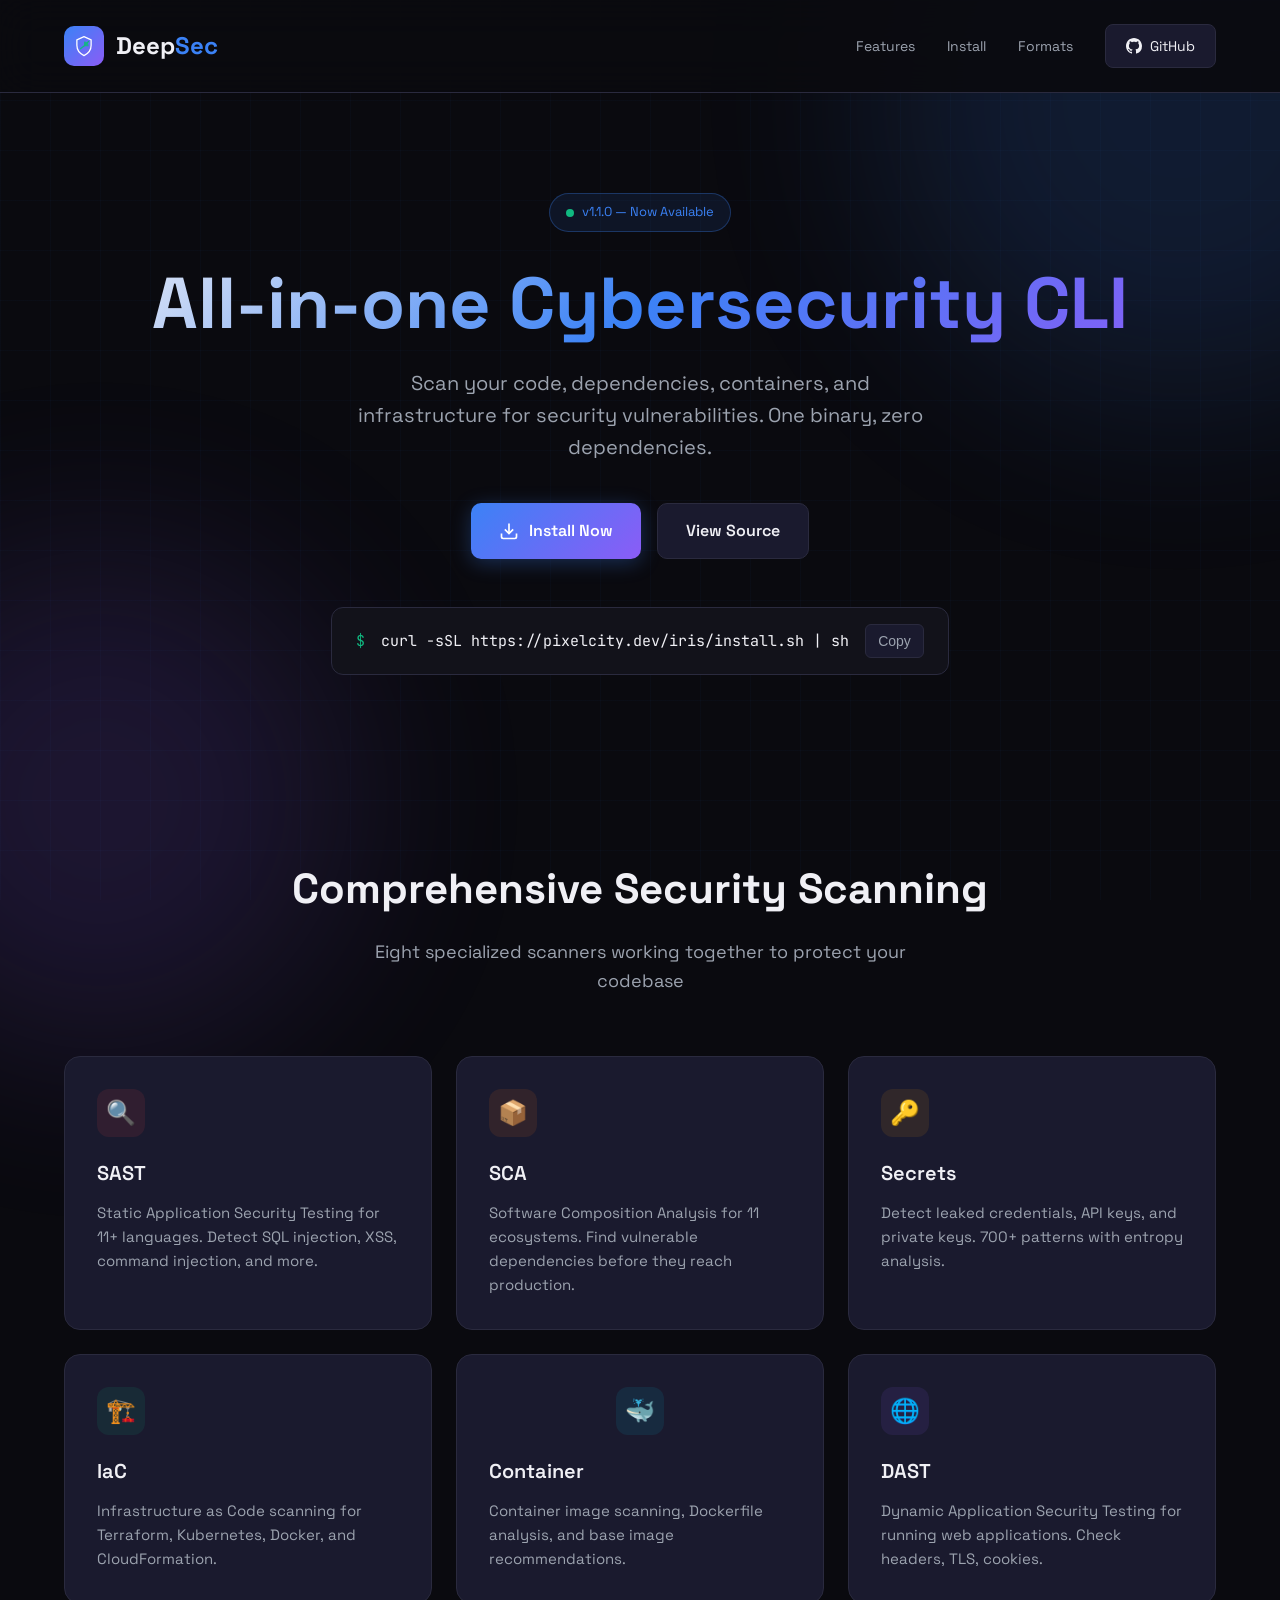
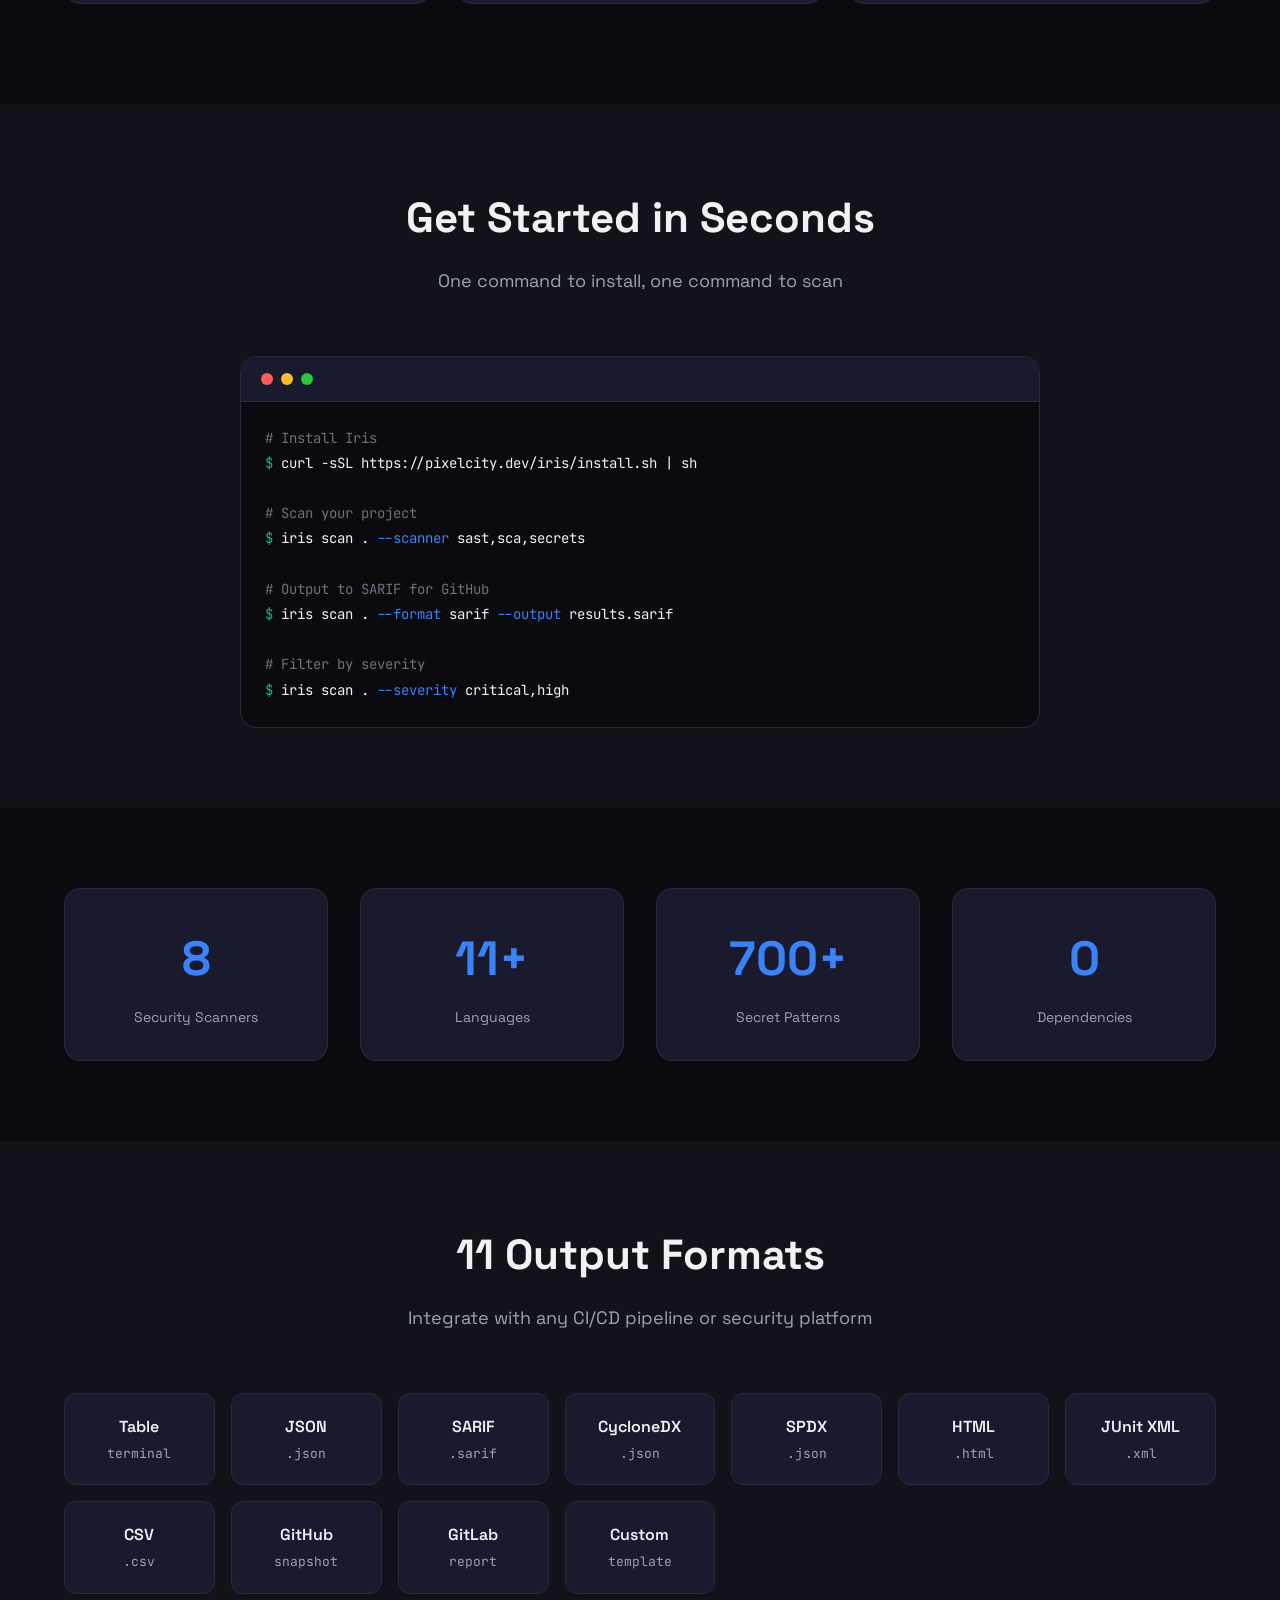
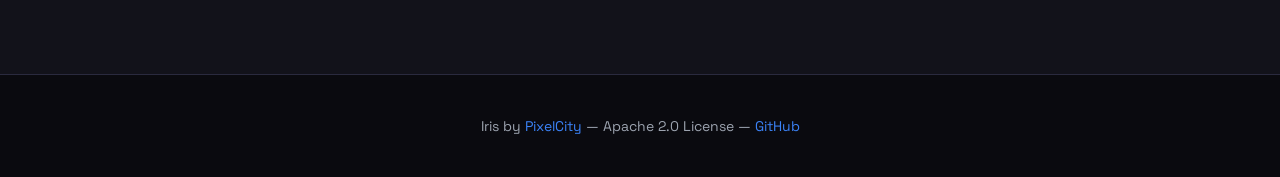
==== landing/index.html @ 165d2598 "feat: webscan login gate + dashboard scan history - iris webscan now requires 'iris cloud login' and" ====
<!DOCTYPE html>
<html lang="en">
<head>
    <meta charset="UTF-8">
    <meta name="viewport" content="width=device-width, initial-scale=1.0">
    <title>Iris — All-in-one Cybersecurity CLI Tool</title>
    <link rel="icon" type="image/svg+xml" href="data:image/svg+xml,%3Csvg xmlns='http://www.w3.org/2000/svg' viewBox='0 0 64 64'%3E%3Cdefs%3E%3ClinearGradient id='g' x1='0' y1='0' x2='1' y2='1'%3E%3Cstop offset='0' stop-color='%233b82f6'/%3E%3Cstop offset='1' stop-color='%238b5cf6'/%3E%3C/linearGradient%3E%3C/defs%3E%3Crect width='64' height='64' rx='14' fill='%230a0a0f'/%3E%3Cpath d='M32 7 13 15.5v14.7c0 11.4 8 22.3 19 27.3 11-5 19-15.9 19-27.3V15.5L32 7z' fill='none' stroke='url(%23g)' stroke-width='3.4' stroke-linejoin='round'/%3E%3Cpath d='M32 20a12.5 12.5 0 0 1 12.5 12.5H32V20z' fill='%2310b981' opacity='.85'/%3E%3Cpath d='M22.5 39.5 32 32l12-12' fill='none' stroke='%2310b981' stroke-width='3.2' stroke-linecap='round' stroke-linejoin='round'/%3E%3C/svg%3E">
    <link href="https://fonts.googleapis.com/css2?family=JetBrains+Mono:wght@400;500;700&family=Space+Grotesk:wght@400;500;600;700&display=swap" rel="stylesheet">
    <style>
        :root {
            --bg-primary: #0a0a0f;
            --bg-secondary: #12121a;
            --bg-card: #1a1a2e;
            --accent: #3b82f6;
            --accent-glow: rgba(59, 130, 246, 0.3);
            --green: #10b981;
            --red: #ef4444;
            --yellow: #f59e0b;
            --orange: #f97316;
            --cyan: #06b6d4;
            --purple: #8b5cf6;
            --text-primary: #f0f0f5;
            --text-secondary: #9ca3af;
            --border: #2a2a3e;
        }

        * {
            margin: 0;
            padding: 0;
            box-sizing: border-box;
        }

        body {
            font-family: 'Space Grotesk', sans-serif;
            background: var(--bg-primary);
            color: var(--text-primary);
            line-height: 1.6;
            overflow-x: hidden;
        }

        .mono {
            font-family: 'JetBrains Mono', monospace;
        }

        /* Background Effects */
        .bg-grid {
            position: fixed;
            top: 0;
            left: 0;
            width: 100%;
            height: 100%;
            background-image:
                linear-gradient(rgba(59, 130, 246, 0.03) 1px, transparent 1px),
                linear-gradient(90deg, rgba(59, 130, 246, 0.03) 1px, transparent 1px);
            background-size: 50px 50px;
            pointer-events: none;
            z-index: 0;
        }

        .glow-orb {
            position: fixed;
            border-radius: 50%;
            filter: blur(100px);
            opacity: 0.15;
            pointer-events: none;
            z-index: 0;
        }

        .glow-orb.blue {
            width: 600px;
            height: 600px;
            background: var(--accent);
            top: -200px;
            right: -200px;
        }

        .glow-orb.purple {
            width: 500px;
            height: 500px;
            background: var(--purple);
            bottom: -150px;
            left: -150px;
        }

        /* Container */
        .container {
            max-width: 1200px;
            margin: 0 auto;
            padding: 0 24px;
            position: relative;
            z-index: 1;
        }

        /* Header */
        header {
            padding: 24px 0;
            border-bottom: 1px solid var(--border);
            position: sticky;
            top: 0;
            background: rgba(10, 10, 15, 0.9);
            backdrop-filter: blur(20px);
            z-index: 100;
        }

        .header-content {
            display: flex;
            justify-content: space-between;
            align-items: center;
        }

        .logo {
            display: flex;
            align-items: center;
            gap: 12px;
            text-decoration: none;
            color: var(--text-primary);
        }

        .logo-icon {
            width: 40px;
            height: 40px;
            background: linear-gradient(135deg, var(--accent), var(--purple));
            border-radius: 10px;
            display: flex;
            align-items: center;
            justify-content: center;
            font-size: 20px;
        }

        .logo-text {
            font-size: 24px;
            font-weight: 700;
        }

        .logo-text span {
            color: var(--accent);
        }

        nav {
            display: flex;
            gap: 32px;
            align-items: center;
        }

        nav a {
            color: var(--text-secondary);
            text-decoration: none;
            font-size: 14px;
            transition: color 0.2s;
        }

        nav a:hover {
            color: var(--text-primary);
        }

        .github-btn {
            display: flex;
            align-items: center;
            gap: 8px;
            padding: 10px 20px;
            background: var(--bg-card);
            border: 1px solid var(--border);
            border-radius: 8px;
            color: var(--text-primary);
            text-decoration: none;
            font-size: 14px;
            transition: all 0.2s;
        }

        .github-btn:hover {
            border-color: var(--accent);
            background: rgba(59, 130, 246, 0.1);
        }

        /* Hero */
        .hero {
            padding: 100px 0 80px;
            text-align: center;
        }

        .hero-badge {
            display: inline-flex;
            align-items: center;
            gap: 8px;
            padding: 8px 16px;
            background: rgba(59, 130, 246, 0.1);
            border: 1px solid rgba(59, 130, 246, 0.3);
            border-radius: 100px;
            font-size: 13px;
            color: var(--accent);
            margin-bottom: 32px;
        }

        .hero-badge .dot {
            width: 8px;
            height: 8px;
            background: var(--green);
            border-radius: 50%;
            animation: pulse 2s infinite;
        }

        @keyframes pulse {
            0%, 100% { opacity: 1; }
            50% { opacity: 0.5; }
        }

        .hero h1 {
            font-size: 72px;
            font-weight: 700;
            line-height: 1.1;
            margin-bottom: 24px;
            background: linear-gradient(135deg, var(--text-primary) 0%, var(--accent) 50%, var(--purple) 100%);
            -webkit-background-clip: text;
            -webkit-text-fill-color: transparent;
            background-clip: text;
        }

        .hero p {
            font-size: 20px;
            color: var(--text-secondary);
            max-width: 600px;
            margin: 0 auto 40px;
        }

        .hero-actions {
            display: flex;
            gap: 16px;
            justify-content: center;
            flex-wrap: wrap;
        }

        .btn {
            padding: 14px 28px;
            border-radius: 10px;
            font-size: 16px;
            font-weight: 600;
            text-decoration: none;
            display: inline-flex;
            align-items: center;
            gap: 10px;
            transition: all 0.2s;
            cursor: pointer;
            border: none;
        }

        .btn-primary {
            background: linear-gradient(135deg, var(--accent), var(--purple));
            color: white;
            box-shadow: 0 4px 20px var(--accent-glow);
        }

        .btn-primary:hover {
            transform: translateY(-2px);
            box-shadow: 0 8px 30px var(--accent-glow);
        }

        .btn-secondary {
            background: var(--bg-card);
            color: var(--text-primary);
            border: 1px solid var(--border);
        }

        .btn-secondary:hover {
            border-color: var(--accent);
            background: rgba(59, 130, 246, 0.1);
        }

        /* Install Command */
        .install-section {
            margin-top: 48px;
        }

        .install-box {
            display: inline-flex;
            align-items: center;
            gap: 16px;
            padding: 16px 24px;
            background: var(--bg-secondary);
            border: 1px solid var(--border);
            border-radius: 12px;
            font-family: 'JetBrains Mono', monospace;
            font-size: 15px;
        }

        .install-box .prompt {
            color: var(--green);
        }

        .install-box .command {
            color: var(--text-primary);
            user-select: all;
        }

        .copy-btn {
            padding: 8px 12px;
            background: var(--bg-card);
            border: 1px solid var(--border);
            border-radius: 6px;
            color: var(--text-secondary);
            cursor: pointer;
            font-size: 14px;
            transition: all 0.2s;
        }

        .copy-btn:hover {
            color: var(--accent);
            border-color: var(--accent);
        }

        /* Features */
        .features {
            padding: 100px 0;
        }

        .section-header {
            text-align: center;
            margin-bottom: 60px;
        }

        .section-header h2 {
            font-size: 42px;
            font-weight: 700;
            margin-bottom: 16px;
        }

        .section-header p {
            color: var(--text-secondary);
            font-size: 18px;
            max-width: 600px;
            margin: 0 auto;
        }

        .features-grid {
            display: grid;
            grid-template-columns: repeat(auto-fit, minmax(320px, 1fr));
            gap: 24px;
        }

        .feature-card {
            padding: 32px;
            background: var(--bg-card);
            border: 1px solid var(--border);
            border-radius: 16px;
            transition: all 0.3s;
        }

        .feature-card:hover {
            border-color: var(--accent);
            transform: translateY(-4px);
            box-shadow: 0 20px 40px rgba(0, 0, 0, 0.3);
        }

        .feature-icon {
            width: 48px;
            height: 48px;
            border-radius: 12px;
            display: flex;
            align-items: center;
            justify-content: center;
            font-size: 24px;
            margin-bottom: 20px;
        }

        .feature-icon.sast { background: rgba(239, 68, 68, 0.1); }
        .feature-icon.sca { background: rgba(249, 115, 22, 0.1); }
        .feature-icon.secrets { background: rgba(245, 158, 11, 0.1); }
        .feature-icon.iac { background: rgba(16, 185, 129, 0.1); }
        .feature-icon.container { background: rgba(6, 182, 212, 0.1); }
        .feature-icon.dast { background: rgba(139, 92, 246, 0.1); }

        .feature-card h3 {
            font-size: 20px;
            font-weight: 600;
            margin-bottom: 12px;
        }

        .feature-card p {
            color: var(--text-secondary);
            font-size: 15px;
        }

        /* Code Example */
        .code-section {
            padding: 80px 0;
            background: var(--bg-secondary);
        }

        .code-block {
            background: var(--bg-primary);
            border: 1px solid var(--border);
            border-radius: 16px;
            overflow: hidden;
            max-width: 800px;
            margin: 0 auto;
        }

        .code-header {
            display: flex;
            align-items: center;
            gap: 8px;
            padding: 16px 20px;
            background: var(--bg-card);
            border-bottom: 1px solid var(--border);
        }

        .code-dot {
            width: 12px;
            height: 12px;
            border-radius: 50%;
        }

        .code-dot.red { background: #ff5f57; }
        .code-dot.yellow { background: #febc2e; }
        .code-dot.green { background: #28c840; }

        .code-content {
            padding: 24px;
            font-family: 'JetBrains Mono', monospace;
            font-size: 14px;
            line-height: 1.8;
            overflow-x: auto;
        }

        .code-content .comment { color: #6b7280; }
        .code-content .command { color: #10b981; }
        .code-content .flag { color: #3b82f6; }
        .code-content .string { color: #f59e0b; }
        .code-content .output { color: #9ca3af; }

        /* Stats */
        .stats {
            padding: 80px 0;
        }

        .stats-grid {
            display: grid;
            grid-template-columns: repeat(4, 1fr);
            gap: 32px;
        }

        .stat-card {
            text-align: center;
            padding: 32px;
            background: var(--bg-card);
            border: 1px solid var(--border);
            border-radius: 16px;
        }

        .stat-value {
            font-size: 48px;
            font-weight: 700;
            color: var(--accent);
            margin-bottom: 8px;
        }

        .stat-label {
            color: var(--text-secondary);
            font-size: 14px;
        }

        /* Formats */
        .formats {
            padding: 80px 0;
            background: var(--bg-secondary);
        }

        .format-grid {
            display: grid;
            grid-template-columns: repeat(auto-fit, minmax(150px, 1fr));
            gap: 16px;
        }

        .format-item {
            padding: 20px;
            background: var(--bg-card);
            border: 1px solid var(--border);
            border-radius: 12px;
            text-align: center;
            transition: all 0.2s;
        }

        .format-item:hover {
            border-color: var(--accent);
        }

        .format-item .name {
            font-weight: 600;
            margin-bottom: 4px;
        }

        .format-item .ext {
            color: var(--text-secondary);
            font-size: 13px;
            font-family: 'JetBrains Mono', monospace;
        }

        /* Footer */
        footer {
            padding: 40px 0;
            border-top: 1px solid var(--border);
            text-align: center;
        }

        footer p {
            color: var(--text-secondary);
            font-size: 14px;
        }

        footer a {
            color: var(--accent);
            text-decoration: none;
        }

        footer a:hover {
            text-decoration: underline;
        }

        /* Responsive */
        @media (max-width: 768px) {
            .hero h1 {
                font-size: 42px;
            }

            .stats-grid {
                grid-template-columns: repeat(2, 1fr);
            }

            nav {
                display: none;
            }
        }
    </style>
</head>
<body>
    <div class="bg-grid"></div>
    <div class="glow-orb blue"></div>
    <div class="glow-orb purple"></div>

    <header>
        <div class="container">
            <div class="header-content">
                <a href="/" class="logo">
                    <div class="logo-icon"><svg width="24" height="24" viewBox="0 0 64 64" aria-hidden="true"><path d="M32 7 13 15.5v14.7c0 11.4 8 22.3 19 27.3 11-5 19-15.9 19-27.3V15.5L32 7z" fill="none" stroke="#fff" stroke-width="3.4" stroke-linejoin="round"/><path d="M32 20a12.5 12.5 0 0 1 12.5 12.5H32V20z" fill="#10b981" opacity='.85'/><path d="M22.5 39.5 32 32l12-12" fill="none" stroke="#10b981" stroke-width="3.2" stroke-linecap="round" stroke-linejoin="round"/></svg></div>
                    <div class="logo-text">Deep<span>Sec</span></div>
                </a>
                <nav>
                    <a href="#features">Features</a>
                    <a href="#install">Install</a>
                    <a href="#formats">Formats</a>
                    <a href="https://github.com/Pixelcity-dev/Deepsec" class="github-btn" target="_blank">
                        <svg width="16" height="16" viewBox="0 0 16 16" fill="currentColor">
                            <path d="M8 0C3.58 0 0 3.58 0 8c0 3.54 2.29 6.53 5.47 7.59.4.07.55-.17.55-.38 0-.19-.01-.82-.01-1.49-2.01.37-2.53-.49-2.69-.94-.09-.23-.48-.94-.82-1.13-.28-.15-.68-.52-.01-.53.63-.01 1.08.58 1.23.82.72 1.21 1.87.87 2.33.66.07-.52.28-.87.51-1.07-1.78-.2-3.64-.89-3.64-3.95 0-.87.31-1.59.82-2.15-.08-.2-.36-1.02.08-2.12 0 0 .67-.21 2.2.82.64-.18 1.32-.27 2-.27.68 0 1.36.09 2 .27 1.53-1.04 2.2-.82 2.2-.82.44 1.1.16 1.92.08 2.12.51.56.82 1.27.82 2.15 0 3.07-1.87 3.75-3.65 3.95.29.25.54.73.54 1.48 0 1.07-.01 1.93-.01 2.2 0 .21.15.46.55.38A8.013 8.013 0 0016 8c0-4.42-3.58-8-8-8z"/>
                        </svg>
                        GitHub
                    </a>
                </nav>
            </div>
        </div>
    </header>

    <section class="hero">
        <div class="container">
            <div class="hero-badge">
                <span class="dot"></span>
                v1.1.0 — Now Available
            </div>
            <h1>All-in-one Cybersecurity CLI</h1>
            <p>Scan your code, dependencies, containers, and infrastructure for security vulnerabilities. One binary, zero dependencies.</p>
            <div class="hero-actions">
                <a href="#install" class="btn btn-primary">
                    <svg width="20" height="20" viewBox="0 0 24 24" fill="none" stroke="currentColor" stroke-width="2">
                        <path d="M21 15v4a2 2 0 0 1-2 2H5a2 2 0 0 1-2-2v-4"/>
                        <polyline points="7 10 12 15 17 10"/>
                        <line x1="12" y1="15" x2="12" y2="3"/>
                    </svg>
                    Install Now
                </a>
                <a href="https://github.com/Pixelcity-dev/Deepsec" class="btn btn-secondary" target="_blank">
                    View Source
                </a>
            </div>
            <div class="install-section">
                <div class="install-box">
                    <span class="prompt">$</span>
                    <span class="command" id="install-cmd">curl -sSL https://pixelcity.dev/iris/install.sh | sh</span>
                    <button class="copy-btn" onclick="copyInstall()">Copy</button>
                </div>
            </div>
        </div>
    </section>

    <section class="features" id="features">
        <div class="container">
            <div class="section-header">
                <h2>Comprehensive Security Scanning</h2>
                <p>Eight specialized scanners working together to protect your codebase</p>
            </div>
            <div class="features-grid">
                <div class="feature-card">
                    <div class="feature-icon sast">🔍</div>
                    <h3>SAST</h3>
                    <p>Static Application Security Testing for 11+ languages. Detect SQL injection, XSS, command injection, and more.</p>
                </div>
                <div class="feature-card">
                    <div class="feature-icon sca">📦</div>
                    <h3>SCA</h3>
                    <p>Software Composition Analysis for 11 ecosystems. Find vulnerable dependencies before they reach production.</p>
                </div>
                <div class="feature-card">
                    <div class="feature-icon secrets">🔑</div>
                    <h3>Secrets</h3>
                    <p>Detect leaked credentials, API keys, and private keys. 700+ patterns with entropy analysis.</p>
                </div>
                <div class="feature-card">
                    <div class="feature-icon iac">🏗️</div>
                    <h3>IaC</h3>
                    <p>Infrastructure as Code scanning for Terraform, Kubernetes, Docker, and CloudFormation.</p>
                </div>
                <div class="feature-card">
                    <div class="feature-icon container">🐳</div>
                    <h3>Container</h3>
                    <p>Container image scanning, Dockerfile analysis, and base image recommendations.</p>
                </div>
                <div class="feature-card">
                    <div class="feature-icon dast">🌐</div>
                    <h3>DAST</h3>
                    <p>Dynamic Application Security Testing for running web applications. Check headers, TLS, cookies.</p>
                </div>
            </div>
        </div>
    </section>

    <section class="code-section" id="install">
        <div class="container">
            <div class="section-header">
                <h2>Get Started in Seconds</h2>
                <p>One command to install, one command to scan</p>
            </div>
            <div class="code-block">
                <div class="code-header">
                    <div class="code-dot red"></div>
                    <div class="code-dot yellow"></div>
                    <div class="code-dot green"></div>
                </div>
                <div class="code-content">
                    <span class="comment"># Install Iris</span><br>
                    <span class="command">$</span> curl -sSL https://pixelcity.dev/iris/install.sh | sh<br><br>
                    <span class="comment"># Scan your project</span><br>
                    <span class="command">$</span> iris scan . <span class="flag">--scanner</span> sast,sca,secrets<br><br>
                    <span class="comment"># Output to SARIF for GitHub</span><br>
                    <span class="command">$</span> iris scan . <span class="flag">--format</span> sarif <span class="flag">--output</span> results.sarif<br><br>
                    <span class="comment"># Filter by severity</span><br>
                    <span class="command">$</span> iris scan . <span class="flag">--severity</span> critical,high
                </div>
            </div>
        </div>
    </section>

    <section class="stats">
        <div class="container">
            <div class="stats-grid">
                <div class="stat-card">
                    <div class="stat-value">8</div>
                    <div class="stat-label">Security Scanners</div>
                </div>
                <div class="stat-card">
                    <div class="stat-value">11+</div>
                    <div class="stat-label">Languages</div>
                </div>
                <div class="stat-card">
                    <div class="stat-value">700+</div>
                    <div class="stat-label">Secret Patterns</div>
                </div>
                <div class="stat-card">
                    <div class="stat-value">0</div>
                    <div class="stat-label">Dependencies</div>
                </div>
            </div>
        </div>
    </section>

    <section class="formats" id="formats">
        <div class="container">
            <div class="section-header">
                <h2>11 Output Formats</h2>
                <p>Integrate with any CI/CD pipeline or security platform</p>
            </div>
            <div class="format-grid">
                <div class="format-item">
                    <div class="name">Table</div>
                    <div class="ext">terminal</div>
                </div>
                <div class="format-item">
                    <div class="name">JSON</div>
                    <div class="ext">.json</div>
                </div>
                <div class="format-item">
                    <div class="name">SARIF</div>
                    <div class="ext">.sarif</div>
                </div>
                <div class="format-item">
                    <div class="name">CycloneDX</div>
                    <div class="ext">.json</div>
                </div>
                <div class="format-item">
                    <div class="name">SPDX</div>
                    <div class="ext">.json</div>
                </div>
                <div class="format-item">
                    <div class="name">HTML</div>
                    <div class="ext">.html</div>
                </div>
                <div class="format-item">
                    <div class="name">JUnit XML</div>
                    <div class="ext">.xml</div>
                </div>
                <div class="format-item">
                    <div class="name">CSV</div>
                    <div class="ext">.csv</div>
                </div>
                <div class="format-item">
                    <div class="name">GitHub</div>
                    <div class="ext">snapshot</div>
                </div>
                <div class="format-item">
                    <div class="name">GitLab</div>
                    <div class="ext">report</div>
                </div>
                <div class="format-item">
                    <div class="name">Custom</div>
                    <div class="ext">template</div>
                </div>
            </div>
        </div>
    </section>

    <footer>
        <div class="container">
            <p>Iris by <a href="https://pixelcity.dev">PixelCity</a> — Apache 2.0 License — <a href="https://github.com/Pixelcity-dev/Deepsec">GitHub</a></p>
        </div>
    </footer>

    <script>
        function copyInstall() {
            const cmd = document.getElementById('install-cmd').textContent;
            navigator.clipboard.writeText(cmd).then(() => {
                const btn = document.querySelector('.copy-btn');
                btn.textContent = 'Copied!';
                setTimeout(() => btn.textContent = 'Copy', 2000);
            });
        }

        // Smooth scroll
        document.querySelectorAll('a[href^="#"]').forEach(anchor => {
            anchor.addEventListener('click', function (e) {
                e.preventDefault();
                document.querySelector(this.getAttribute('href')).scrollIntoView({
                    behavior: 'smooth'
                });
            });
        });
    </script>
</body>
</html>
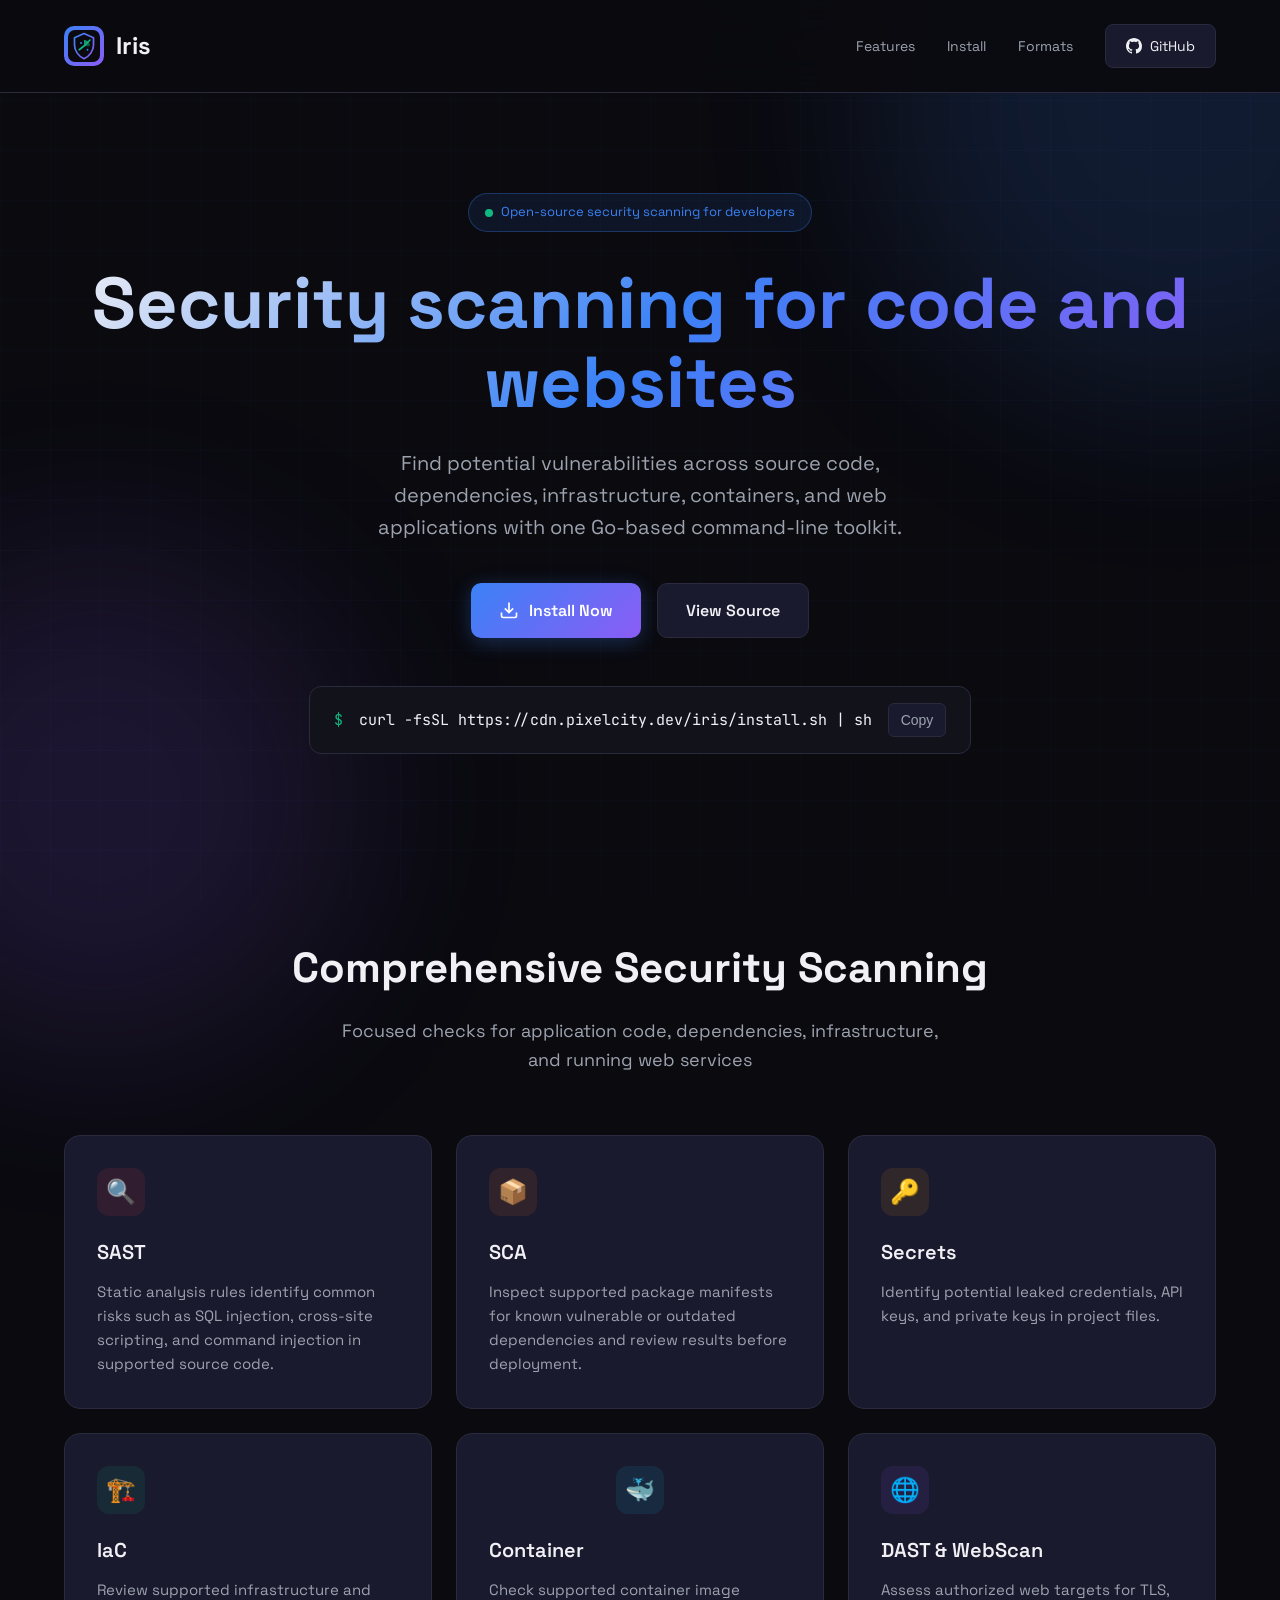
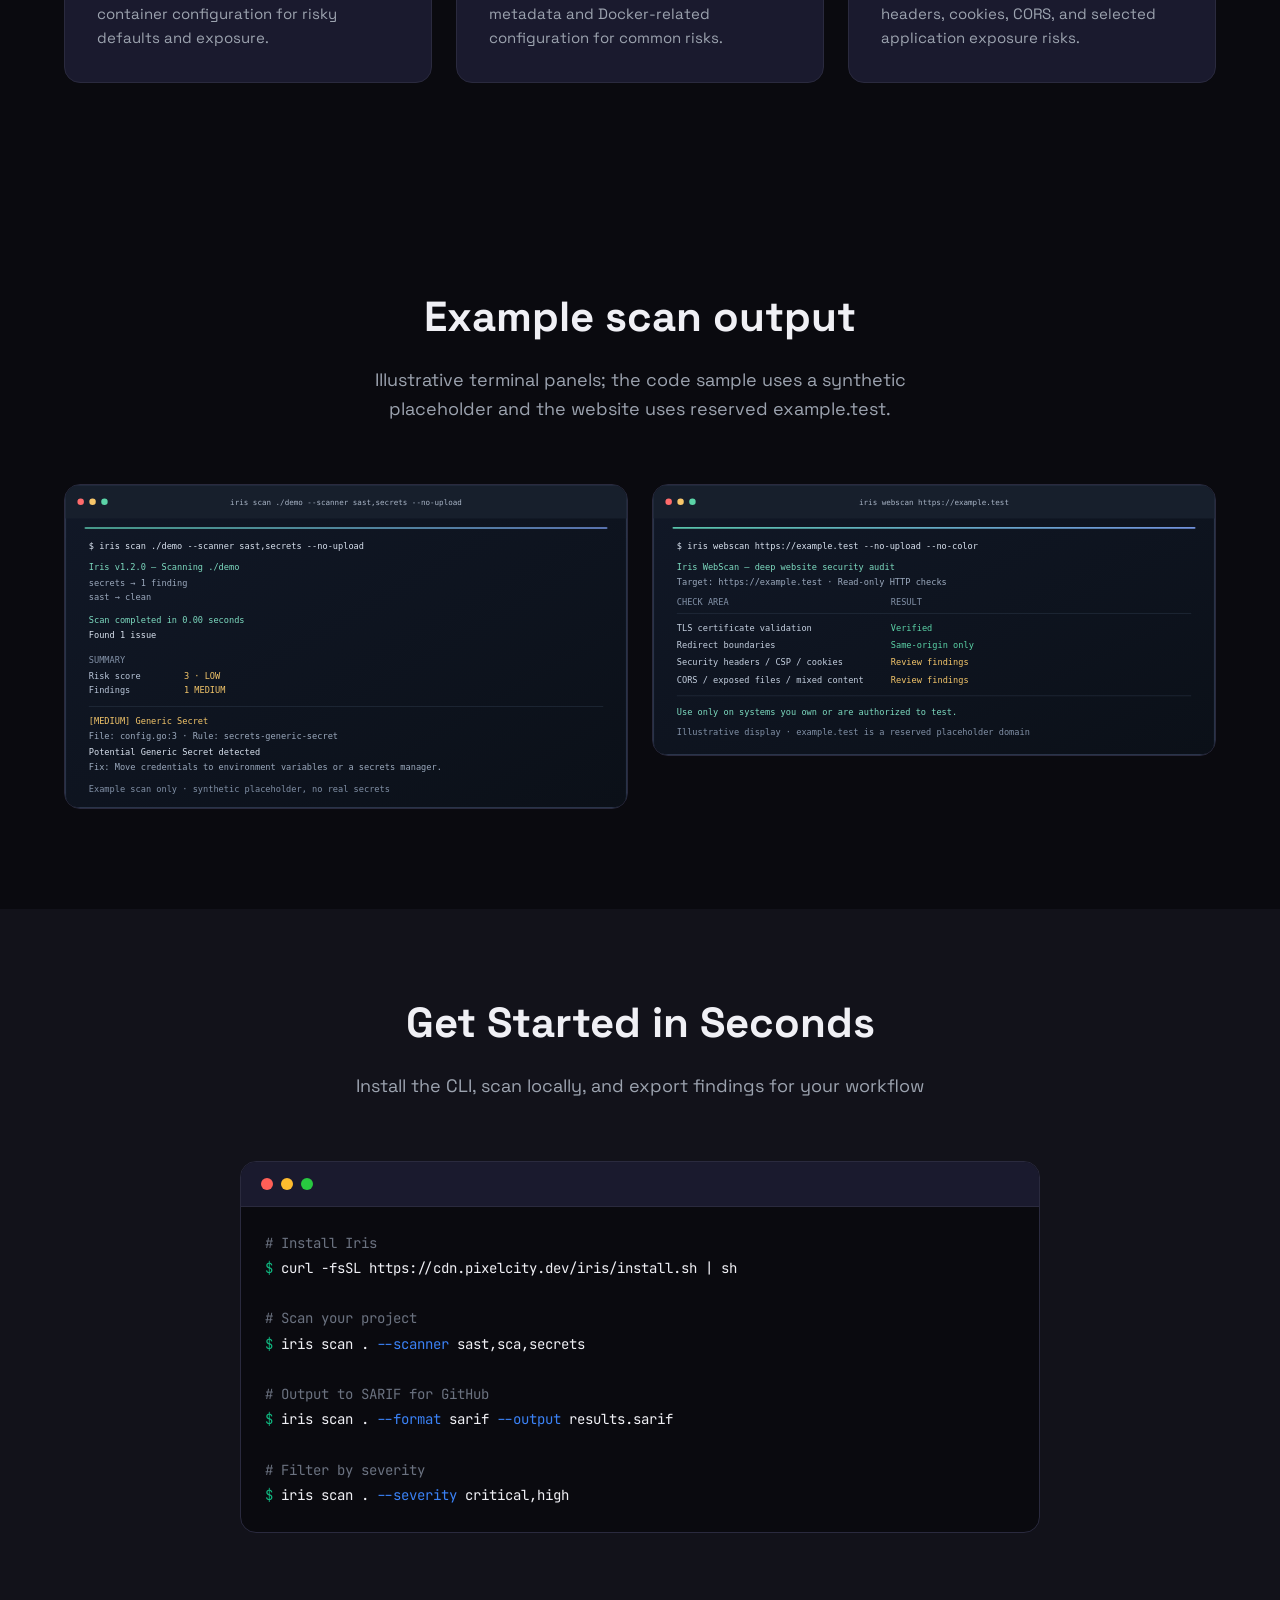
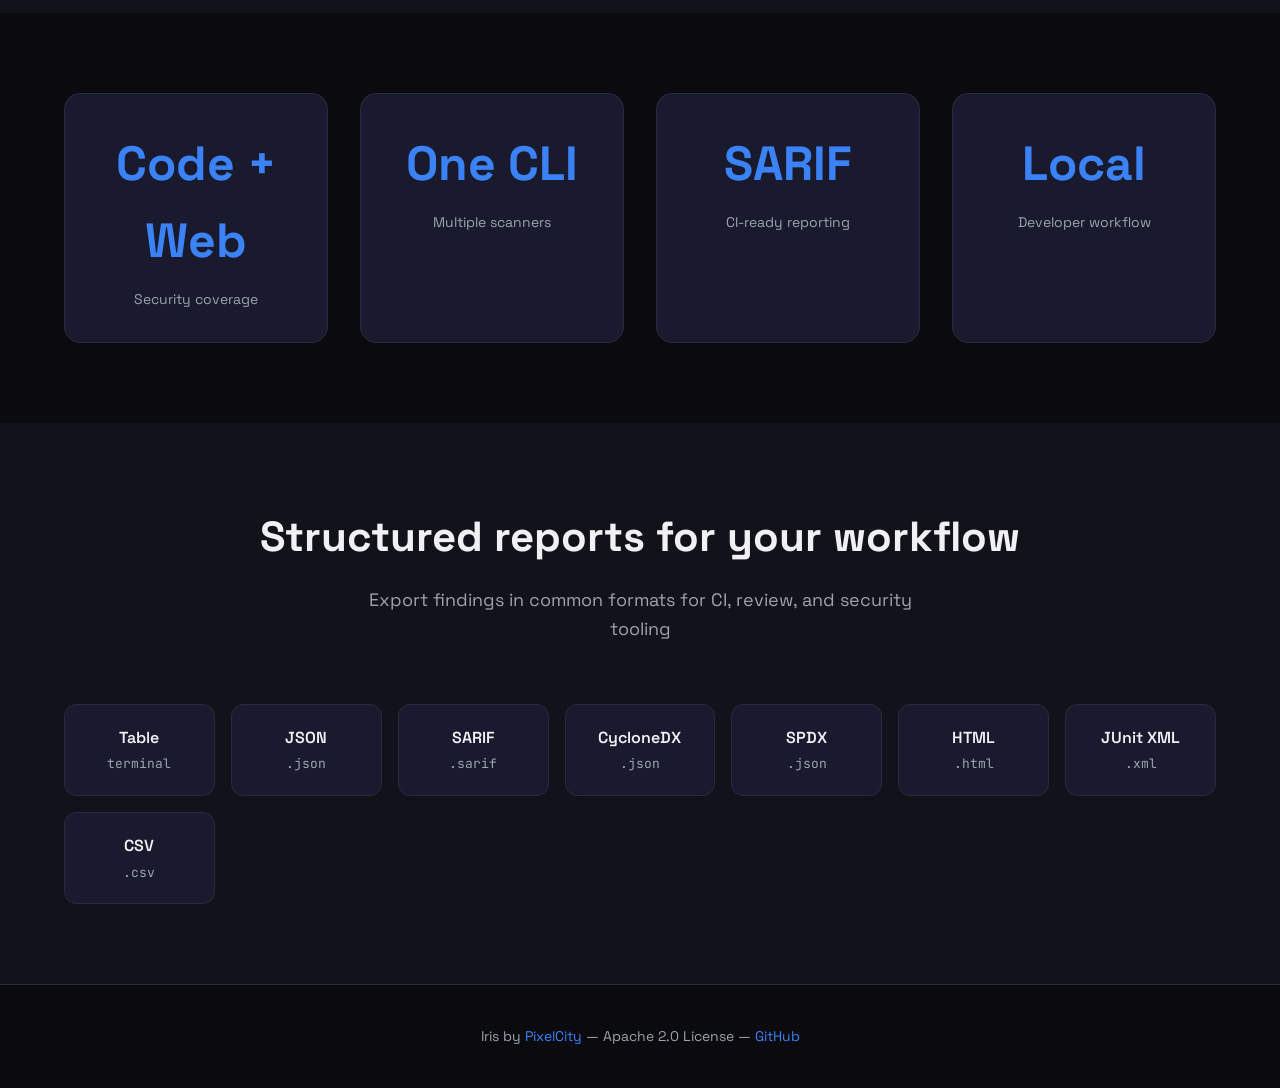
==== commit 6d763a55: "Harden scanners and clarify Iris project onboarding." ====
--- a/landing/index.html
+++ b/landing/index.html
@@ -3,8 +3,9 @@
 <head>
     <meta charset="UTF-8">
     <meta name="viewport" content="width=device-width, initial-scale=1.0">
-    <title>Iris — All-in-one Cybersecurity CLI Tool</title>
-    <link rel="icon" type="image/svg+xml" href="data:image/svg+xml,%3Csvg xmlns='http://www.w3.org/2000/svg' viewBox='0 0 64 64'%3E%3Cdefs%3E%3ClinearGradient id='g' x1='0' y1='0' x2='1' y2='1'%3E%3Cstop offset='0' stop-color='%233b82f6'/%3E%3Cstop offset='1' stop-color='%238b5cf6'/%3E%3C/linearGradient%3E%3C/defs%3E%3Crect width='64' height='64' rx='14' fill='%230a0a0f'/%3E%3Cpath d='M32 7 13 15.5v14.7c0 11.4 8 22.3 19 27.3 11-5 19-15.9 19-27.3V15.5L32 7z' fill='none' stroke='url(%23g)' stroke-width='3.4' stroke-linejoin='round'/%3E%3Cpath d='M32 20a12.5 12.5 0 0 1 12.5 12.5H32V20z' fill='%2310b981' opacity='.85'/%3E%3Cpath d='M22.5 39.5 32 32l12-12' fill='none' stroke='%2310b981' stroke-width='3.2' stroke-linecap='round' stroke-linejoin='round'/%3E%3C/svg%3E">
+    <title>Iris — Open-Source Security Scanning CLI</title>
+    <meta name="description" content="Scan source code, dependencies, infrastructure, containers, and websites with Iris, an open-source security CLI and CI tool.">
+    <link rel="icon" type="image/svg+xml" href="../assets/logo.svg">
     <link href="https://fonts.googleapis.com/css2?family=JetBrains+Mono:wght@400;500;700&family=Space+Grotesk:wght@400;500;600;700&display=swap" rel="stylesheet">
     <style>
         :root {
@@ -540,14 +541,14 @@
         <div class="container">
             <div class="header-content">
                 <a href="/" class="logo">
-                    <div class="logo-icon"><svg width="24" height="24" viewBox="0 0 64 64" aria-hidden="true"><path d="M32 7 13 15.5v14.7c0 11.4 8 22.3 19 27.3 11-5 19-15.9 19-27.3V15.5L32 7z" fill="none" stroke="#fff" stroke-width="3.4" stroke-linejoin="round"/><path d="M32 20a12.5 12.5 0 0 1 12.5 12.5H32V20z" fill="#10b981" opacity='.85'/><path d="M22.5 39.5 32 32l12-12" fill="none" stroke="#10b981" stroke-width="3.2" stroke-linecap="round" stroke-linejoin="round"/></svg></div>
-                    <div class="logo-text">Deep<span>Sec</span></div>
+                    <div class="logo-icon"><img src="../assets/logo.svg" width="32" height="32" alt="" aria-hidden="true"></div>
+                    <div class="logo-text">Iris</div>
                 </a>
                 <nav>
                     <a href="#features">Features</a>
                     <a href="#install">Install</a>
                     <a href="#formats">Formats</a>
-                    <a href="https://github.com/Pixelcity-dev/Deepsec" class="github-btn" target="_blank">
+                    <a href="https://github.com/Pixelcity-dev/iris" class="github-btn" target="_blank">
                         <svg width="16" height="16" viewBox="0 0 16 16" fill="currentColor">
                             <path d="M8 0C3.58 0 0 3.58 0 8c0 3.54 2.29 6.53 5.47 7.59.4.07.55-.17.55-.38 0-.19-.01-.82-.01-1.49-2.01.37-2.53-.49-2.69-.94-.09-.23-.48-.94-.82-1.13-.28-.15-.68-.52-.01-.53.63-.01 1.08.58 1.23.82.72 1.21 1.87.87 2.33.66.07-.52.28-.87.51-1.07-1.78-.2-3.64-.89-3.64-3.95 0-.87.31-1.59.82-2.15-.08-.2-.36-1.02.08-2.12 0 0 .67-.21 2.2.82.64-.18 1.32-.27 2-.27.68 0 1.36.09 2 .27 1.53-1.04 2.2-.82 2.2-.82.44 1.1.16 1.92.08 2.12.51.56.82 1.27.82 2.15 0 3.07-1.87 3.75-3.65 3.95.29.25.54.73.54 1.48 0 1.07-.01 1.93-.01 2.2 0 .21.15.46.55.38A8.013 8.013 0 0016 8c0-4.42-3.58-8-8-8z"/>
                         </svg>
@@ -562,10 +563,10 @@
         <div class="container">
             <div class="hero-badge">
                 <span class="dot"></span>
-                v1.1.0 — Now Available
-            </div>
-            <h1>All-in-one Cybersecurity CLI</h1>
-            <p>Scan your code, dependencies, containers, and infrastructure for security vulnerabilities. One binary, zero dependencies.</p>
+                Open-source security scanning for developers
+            </div>
+            <h1>Security scanning for code and websites</h1>
+            <p>Find potential vulnerabilities across source code, dependencies, infrastructure, containers, and web applications with one Go-based command-line toolkit.</p>
             <div class="hero-actions">
                 <a href="#install" class="btn btn-primary">
                     <svg width="20" height="20" viewBox="0 0 24 24" fill="none" stroke="currentColor" stroke-width="2">
@@ -575,14 +576,14 @@
                     </svg>
                     Install Now
                 </a>
-                <a href="https://github.com/Pixelcity-dev/Deepsec" class="btn btn-secondary" target="_blank">
+                <a href="https://github.com/Pixelcity-dev/iris" class="btn btn-secondary" target="_blank">
                     View Source
                 </a>
             </div>
             <div class="install-section">
                 <div class="install-box">
                     <span class="prompt">$</span>
-                    <span class="command" id="install-cmd">curl -sSL https://pixelcity.dev/iris/install.sh | sh</span>
+                    <span class="command" id="install-cmd">curl -fsSL https://cdn.pixelcity.dev/iris/install.sh | sh</span>
                     <button class="copy-btn" onclick="copyInstall()">Copy</button>
                 </div>
             </div>
@@ -593,39 +594,52 @@
         <div class="container">
             <div class="section-header">
                 <h2>Comprehensive Security Scanning</h2>
-                <p>Eight specialized scanners working together to protect your codebase</p>
+                <p>Focused checks for application code, dependencies, infrastructure, and running web services</p>
             </div>
             <div class="features-grid">
                 <div class="feature-card">
                     <div class="feature-icon sast">🔍</div>
                     <h3>SAST</h3>
-                    <p>Static Application Security Testing for 11+ languages. Detect SQL injection, XSS, command injection, and more.</p>
+                    <p>Static analysis rules identify common risks such as SQL injection, cross-site scripting, and command injection in supported source code.</p>
                 </div>
                 <div class="feature-card">
                     <div class="feature-icon sca">📦</div>
                     <h3>SCA</h3>
-                    <p>Software Composition Analysis for 11 ecosystems. Find vulnerable dependencies before they reach production.</p>
+                    <p>Inspect supported package manifests for known vulnerable or outdated dependencies and review results before deployment.</p>
                 </div>
                 <div class="feature-card">
                     <div class="feature-icon secrets">🔑</div>
                     <h3>Secrets</h3>
-                    <p>Detect leaked credentials, API keys, and private keys. 700+ patterns with entropy analysis.</p>
+                    <p>Identify potential leaked credentials, API keys, and private keys in project files.</p>
                 </div>
                 <div class="feature-card">
                     <div class="feature-icon iac">🏗️</div>
                     <h3>IaC</h3>
-                    <p>Infrastructure as Code scanning for Terraform, Kubernetes, Docker, and CloudFormation.</p>
+                    <p>Review supported infrastructure and container configuration for risky defaults and exposure.</p>
                 </div>
                 <div class="feature-card">
                     <div class="feature-icon container">🐳</div>
                     <h3>Container</h3>
-                    <p>Container image scanning, Dockerfile analysis, and base image recommendations.</p>
+                    <p>Check supported container image metadata and Docker-related configuration for common risks.</p>
                 </div>
                 <div class="feature-card">
                     <div class="feature-icon dast">🌐</div>
-                    <h3>DAST</h3>
-                    <p>Dynamic Application Security Testing for running web applications. Check headers, TLS, cookies.</p>
-                </div>
+                    <h3>DAST & WebScan</h3>
+                    <p>Assess authorized web targets for TLS, headers, cookies, CORS, and selected application exposure risks.</p>
+                </div>
+            </div>
+        </div>
+    </section>
+
+    <section class="features" aria-labelledby="sample-scans-title">
+        <div class="container">
+            <div class="section-header">
+                <h2 id="sample-scans-title">Example scan output</h2>
+                <p>Illustrative terminal panels; the code sample uses a synthetic placeholder and the website uses reserved example.test.</p>
+            </div>
+            <div class="features-grid">
+                <img src="../assets/iris-demo-scan.svg" alt="Illustrative Iris source scan with one synthetic medium-severity credential finding" loading="lazy" style="width:100%;height:auto;border:1px solid var(--border);border-radius:16px">
+                <img src="../assets/iris-demo-webscan.svg" alt="Illustrative Iris WebScan summary for example.test" loading="lazy" style="width:100%;height:auto;border:1px solid var(--border);border-radius:16px">
             </div>
         </div>
     </section>
@@ -634,7 +648,7 @@
         <div class="container">
             <div class="section-header">
                 <h2>Get Started in Seconds</h2>
-                <p>One command to install, one command to scan</p>
+                <p>Install the CLI, scan locally, and export findings for your workflow</p>
             </div>
             <div class="code-block">
                 <div class="code-header">
@@ -644,7 +658,7 @@
                 </div>
                 <div class="code-content">
                     <span class="comment"># Install Iris</span><br>
-                    <span class="command">$</span> curl -sSL https://pixelcity.dev/iris/install.sh | sh<br><br>
+                    <span class="command">$</span> curl -fsSL https://cdn.pixelcity.dev/iris/install.sh | sh<br><br>
                     <span class="comment"># Scan your project</span><br>
                     <span class="command">$</span> iris scan . <span class="flag">--scanner</span> sast,sca,secrets<br><br>
                     <span class="comment"># Output to SARIF for GitHub</span><br>
@@ -660,20 +674,20 @@
         <div class="container">
             <div class="stats-grid">
                 <div class="stat-card">
-                    <div class="stat-value">8</div>
-                    <div class="stat-label">Security Scanners</div>
+                    <div class="stat-value">Code + Web</div>
+                    <div class="stat-label">Security coverage</div>
                 </div>
                 <div class="stat-card">
-                    <div class="stat-value">11+</div>
-                    <div class="stat-label">Languages</div>
+                    <div class="stat-value">One CLI</div>
+                    <div class="stat-label">Multiple scanners</div>
                 </div>
                 <div class="stat-card">
-                    <div class="stat-value">700+</div>
-                    <div class="stat-label">Secret Patterns</div>
+                    <div class="stat-value">SARIF</div>
+                    <div class="stat-label">CI-ready reporting</div>
                 </div>
                 <div class="stat-card">
-                    <div class="stat-value">0</div>
-                    <div class="stat-label">Dependencies</div>
+                    <div class="stat-value">Local</div>
+                    <div class="stat-label">Developer workflow</div>
                 </div>
             </div>
         </div>
@@ -682,8 +696,8 @@
     <section class="formats" id="formats">
         <div class="container">
             <div class="section-header">
-                <h2>11 Output Formats</h2>
-                <p>Integrate with any CI/CD pipeline or security platform</p>
+                <h2>Structured reports for your workflow</h2>
+                <p>Export findings in common formats for CI, review, and security tooling</p>
             </div>
             <div class="format-grid">
                 <div class="format-item">
@@ -718,25 +732,13 @@
                     <div class="name">CSV</div>
                     <div class="ext">.csv</div>
                 </div>
-                <div class="format-item">
-                    <div class="name">GitHub</div>
-                    <div class="ext">snapshot</div>
-                </div>
-                <div class="format-item">
-                    <div class="name">GitLab</div>
-                    <div class="ext">report</div>
-                </div>
-                <div class="format-item">
-                    <div class="name">Custom</div>
-                    <div class="ext">template</div>
-                </div>
             </div>
         </div>
     </section>
 
     <footer>
         <div class="container">
-            <p>Iris by <a href="https://pixelcity.dev">PixelCity</a> — Apache 2.0 License — <a href="https://github.com/Pixelcity-dev/Deepsec">GitHub</a></p>
+            <p>Iris by <a href="https://pixelcity.top">PixelCity</a> — Apache 2.0 License — <a href="https://github.com/Pixelcity-dev/iris">GitHub</a></p>
         </div>
     </footer>
 
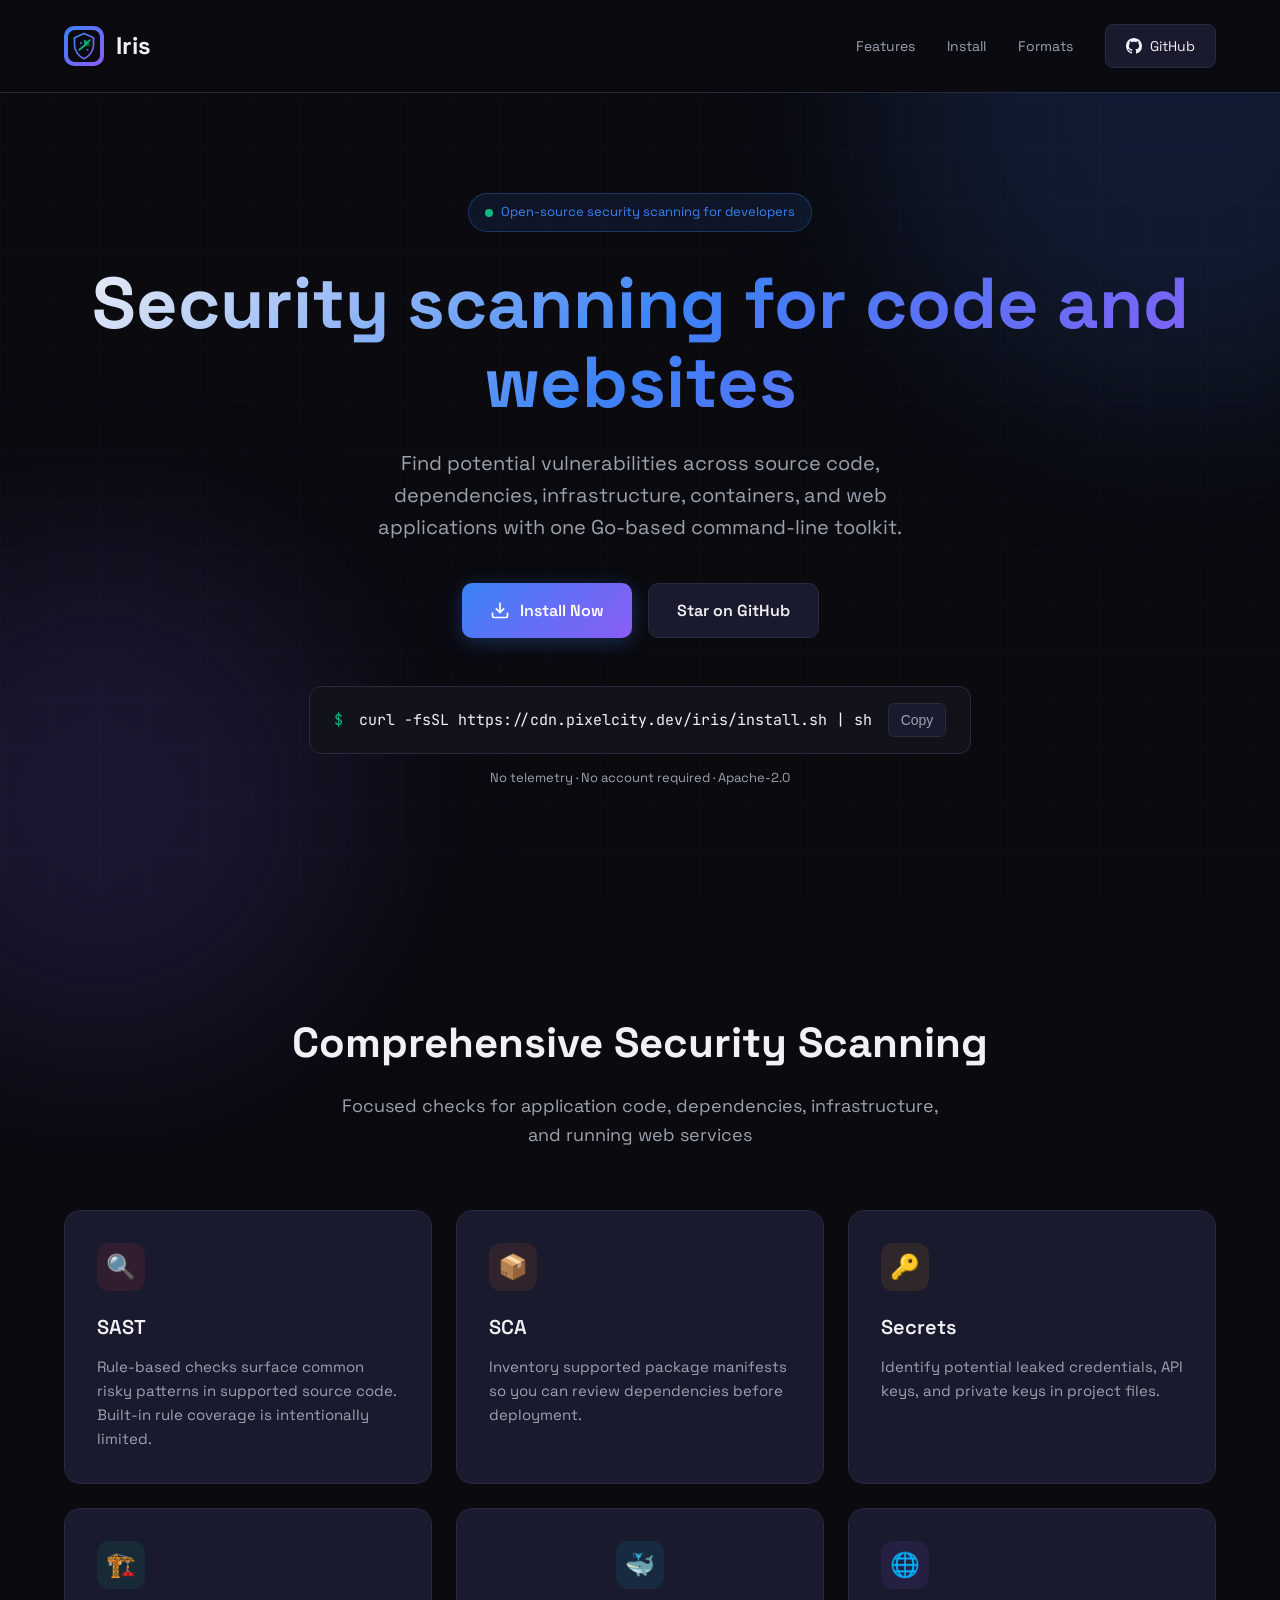
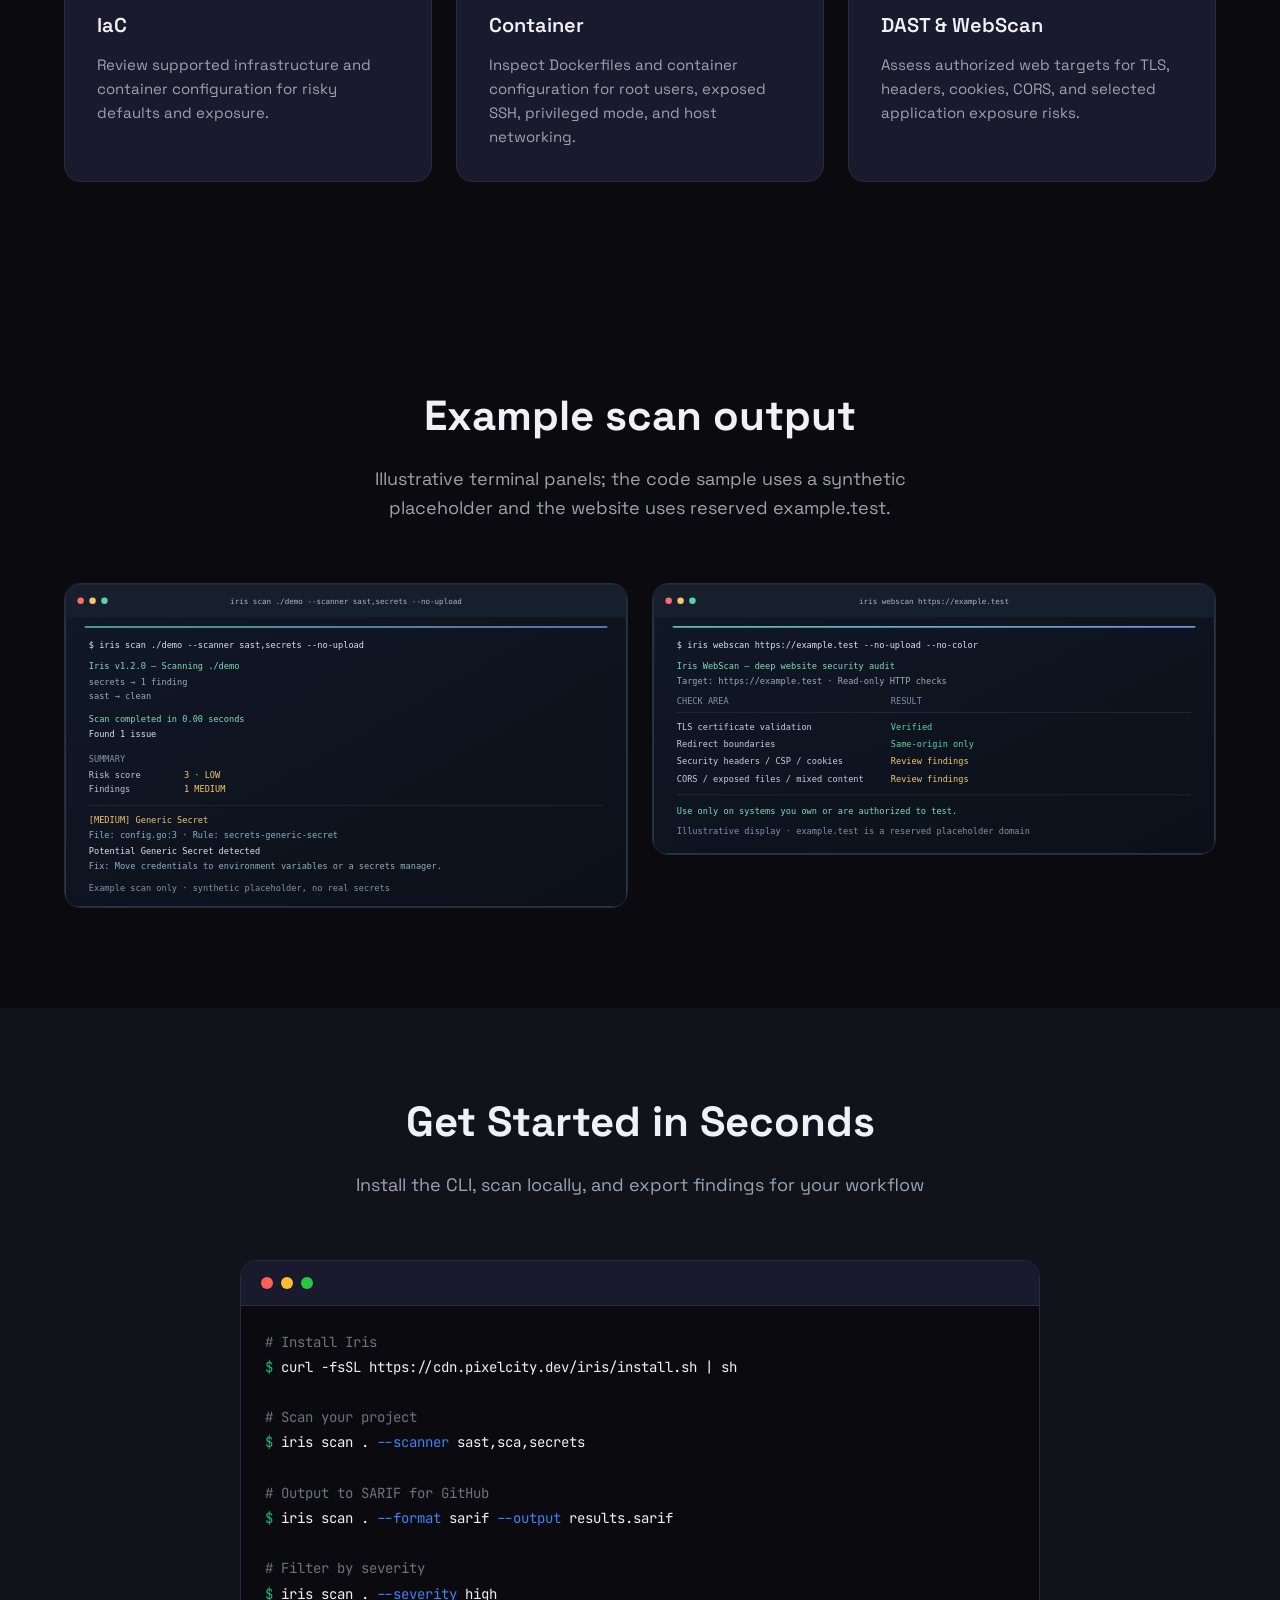
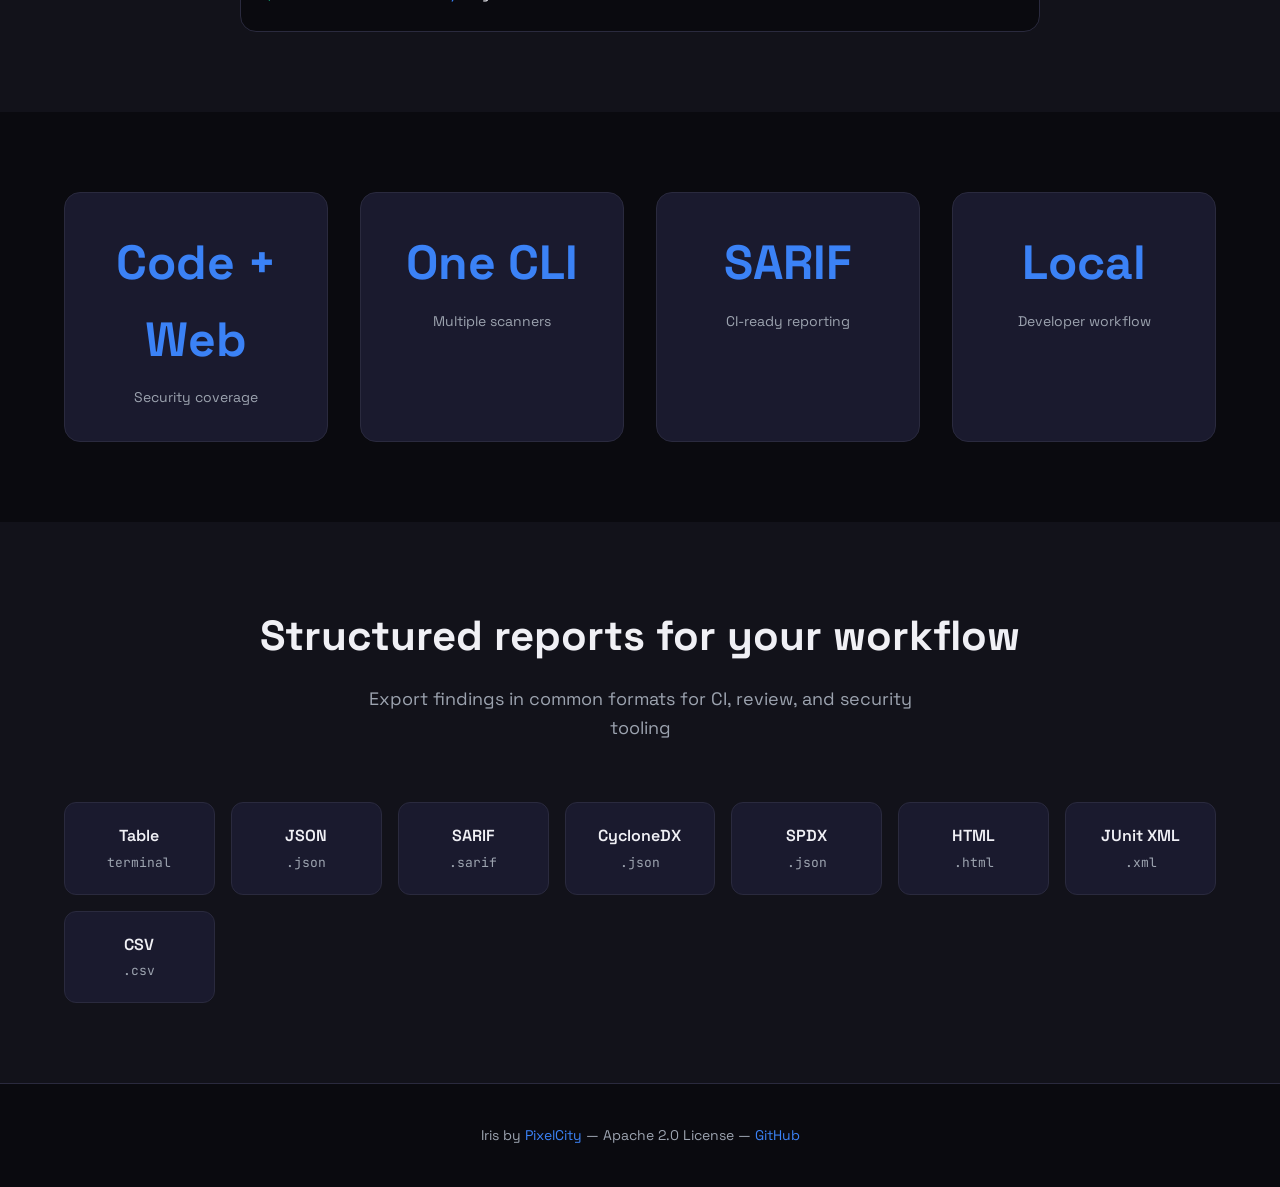
==== commit 1ee6bb29: "docs: sharpen discovery copy and add a social preview card Fix stale release links and install/CI sn" ====
--- a/landing/index.html
+++ b/landing/index.html
@@ -4,7 +4,38 @@
     <meta charset="UTF-8">
     <meta name="viewport" content="width=device-width, initial-scale=1.0">
     <title>Iris — Open-Source Security Scanning CLI</title>
-    <meta name="description" content="Scan source code, dependencies, infrastructure, containers, and websites with Iris, an open-source security CLI and CI tool.">
+    <meta name="description" content="Scan source code, secrets, dependencies, infrastructure, containers, and websites with Iris, an open-source security CLI and CI tool.">
+    <link rel="canonical" href="https://pixelcity.dev/iris">
+    <meta name="theme-color" content="#0a0a0f">
+    <meta property="og:type" content="website">
+    <meta property="og:site_name" content="Iris">
+    <meta property="og:title" content="Iris — Open-Source Security Scanning CLI">
+    <meta property="og:description" content="One Go binary for secret scanning, SAST, dependency inventory, IaC, Dockerfile, DAST/WebScan, licenses, formatting, and SARIF output.">
+    <meta property="og:url" content="https://pixelcity.dev/iris">
+    <meta property="og:image" content="https://cdn.jsdelivr.net/gh/Pixelcity-dev/iris@master/assets/social-preview.png">
+    <meta property="og:image:width" content="1200">
+    <meta property="og:image:height" content="630">
+    <meta property="og:image:alt" content="Iris — one binary, eleven security scans">
+    <meta name="twitter:card" content="summary_large_image">
+    <meta name="twitter:title" content="Iris — Open-Source Security Scanning CLI">
+    <meta name="twitter:description" content="One Go binary for secret scanning, SAST, dependency inventory, IaC, Dockerfile, DAST/WebScan, licenses, formatting, and SARIF output.">
+    <meta name="twitter:image" content="https://cdn.jsdelivr.net/gh/Pixelcity-dev/iris@master/assets/social-preview.png">
+    <script type="application/ld+json">
+    {
+      "@context": "https://schema.org",
+      "@type": "SoftwareApplication",
+      "name": "Iris",
+      "applicationCategory": "SecurityApplication",
+      "operatingSystem": "Linux, macOS, Windows",
+      "softwareVersion": "1.2.0",
+      "description": "Open-source security toolkit for source code, secrets, dependencies, infrastructure, containers, and websites.",
+      "url": "https://pixelcity.dev/iris",
+      "codeRepository": "https://github.com/Pixelcity-dev/iris",
+      "downloadUrl": "https://github.com/Pixelcity-dev/iris/releases",
+      "license": "https://www.apache.org/licenses/LICENSE-2.0",
+      "offers": { "@type": "Offer", "price": "0", "priceCurrency": "USD" }
+    }
+    </script>
     <link rel="icon" type="image/svg+xml" href="../assets/logo.svg">
     <link href="https://fonts.googleapis.com/css2?family=JetBrains+Mono:wght@400;500;700&family=Space+Grotesk:wght@400;500;600;700&display=swap" rel="stylesheet">
     <style>
@@ -576,8 +607,8 @@
                     </svg>
                     Install Now
                 </a>
-                <a href="https://github.com/Pixelcity-dev/iris" class="btn btn-secondary" target="_blank">
-                    View Source
+                <a href="https://github.com/Pixelcity-dev/iris/stargazers" class="btn btn-secondary" target="_blank">
+                    Star on GitHub
                 </a>
             </div>
             <div class="install-section">
@@ -586,6 +617,7 @@
                     <span class="command" id="install-cmd">curl -fsSL https://cdn.pixelcity.dev/iris/install.sh | sh</span>
                     <button class="copy-btn" onclick="copyInstall()">Copy</button>
                 </div>
+                <p style="margin-top:14px;color:var(--text-secondary);font-size:13px">No telemetry · No account required · Apache-2.0</p>
             </div>
         </div>
     </section>
@@ -600,12 +632,12 @@
                 <div class="feature-card">
                     <div class="feature-icon sast">🔍</div>
                     <h3>SAST</h3>
-                    <p>Static analysis rules identify common risks such as SQL injection, cross-site scripting, and command injection in supported source code.</p>
+                    <p>Rule-based checks surface common risky patterns in supported source code. Built-in rule coverage is intentionally limited.</p>
                 </div>
                 <div class="feature-card">
                     <div class="feature-icon sca">📦</div>
                     <h3>SCA</h3>
-                    <p>Inspect supported package manifests for known vulnerable or outdated dependencies and review results before deployment.</p>
+                    <p>Inventory supported package manifests so you can review dependencies before deployment.</p>
                 </div>
                 <div class="feature-card">
                     <div class="feature-icon secrets">🔑</div>
@@ -620,7 +652,7 @@
                 <div class="feature-card">
                     <div class="feature-icon container">🐳</div>
                     <h3>Container</h3>
-                    <p>Check supported container image metadata and Docker-related configuration for common risks.</p>
+                    <p>Inspect Dockerfiles and container configuration for root users, exposed SSH, privileged mode, and host networking.</p>
                 </div>
                 <div class="feature-card">
                     <div class="feature-icon dast">🌐</div>
@@ -664,7 +696,7 @@
                     <span class="comment"># Output to SARIF for GitHub</span><br>
                     <span class="command">$</span> iris scan . <span class="flag">--format</span> sarif <span class="flag">--output</span> results.sarif<br><br>
                     <span class="comment"># Filter by severity</span><br>
-                    <span class="command">$</span> iris scan . <span class="flag">--severity</span> critical,high
+                    <span class="command">$</span> iris scan . <span class="flag">--severity</span> high
                 </div>
             </div>
         </div>
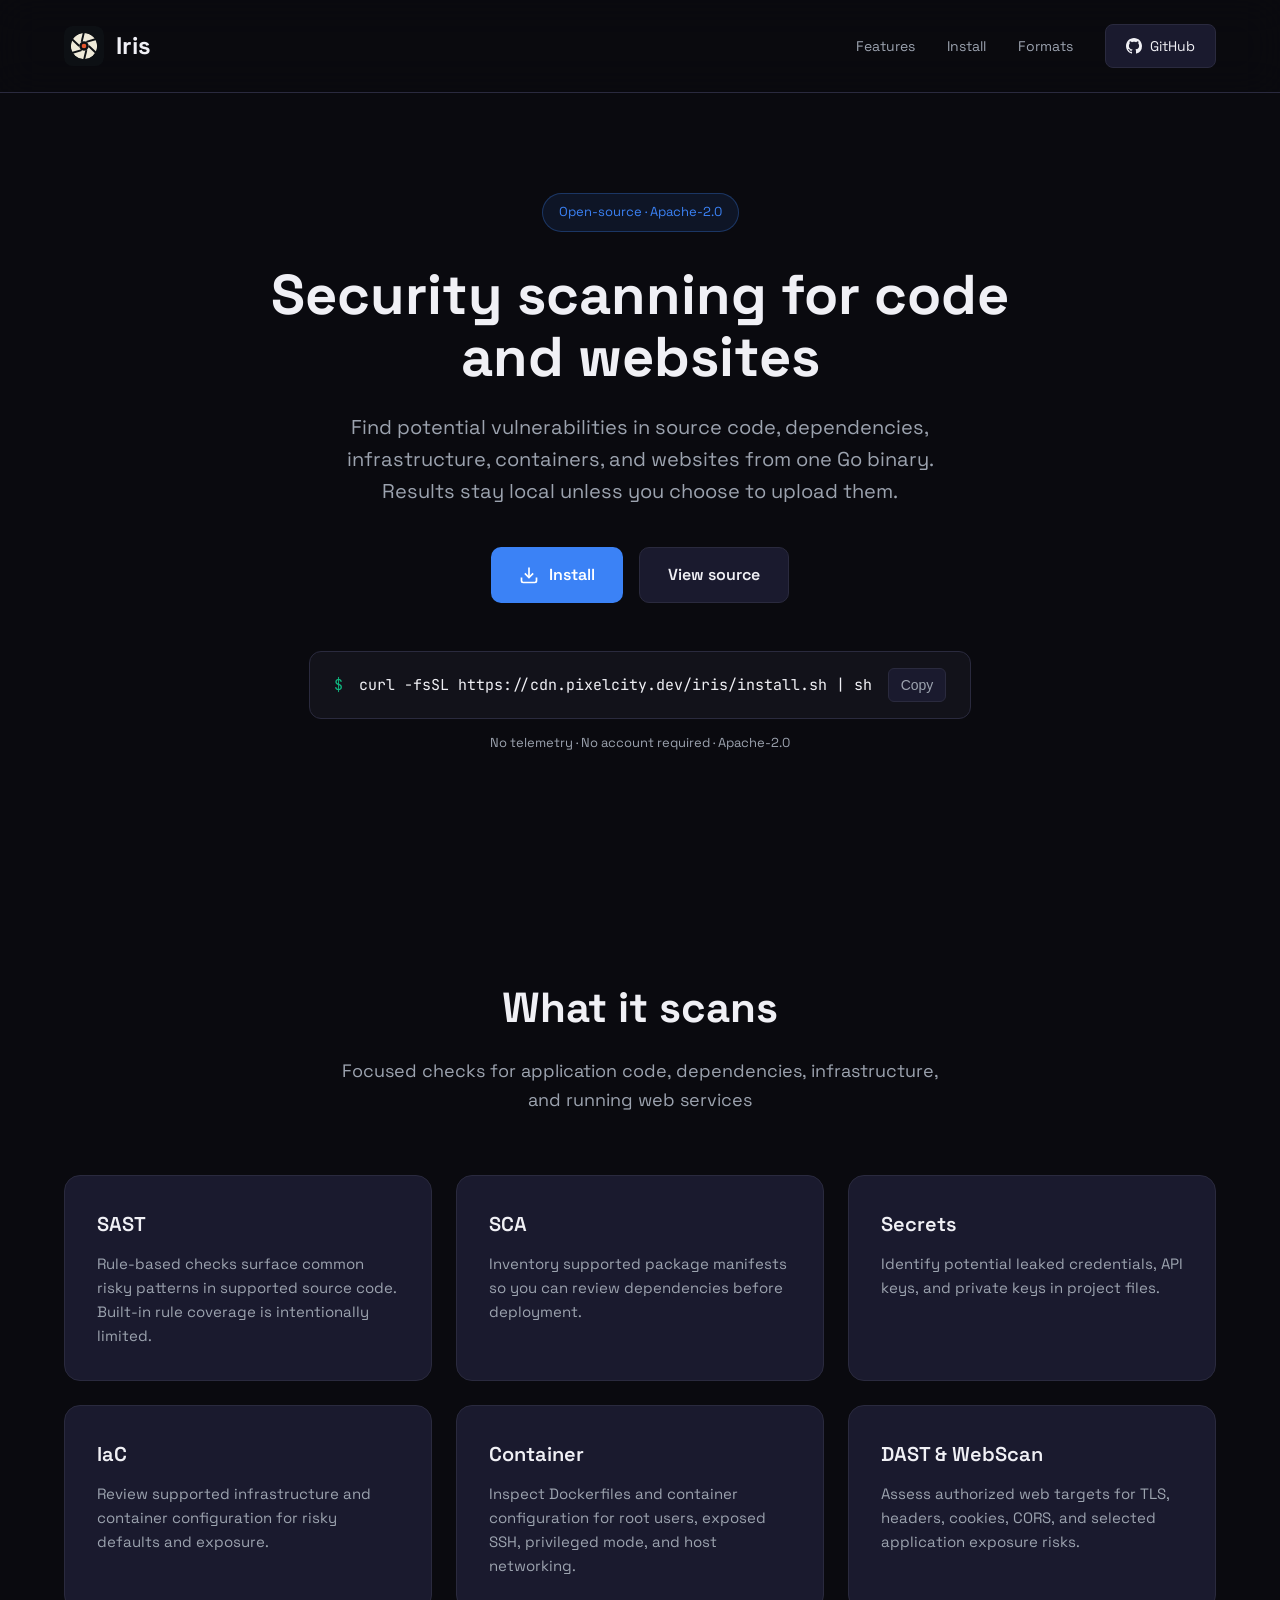
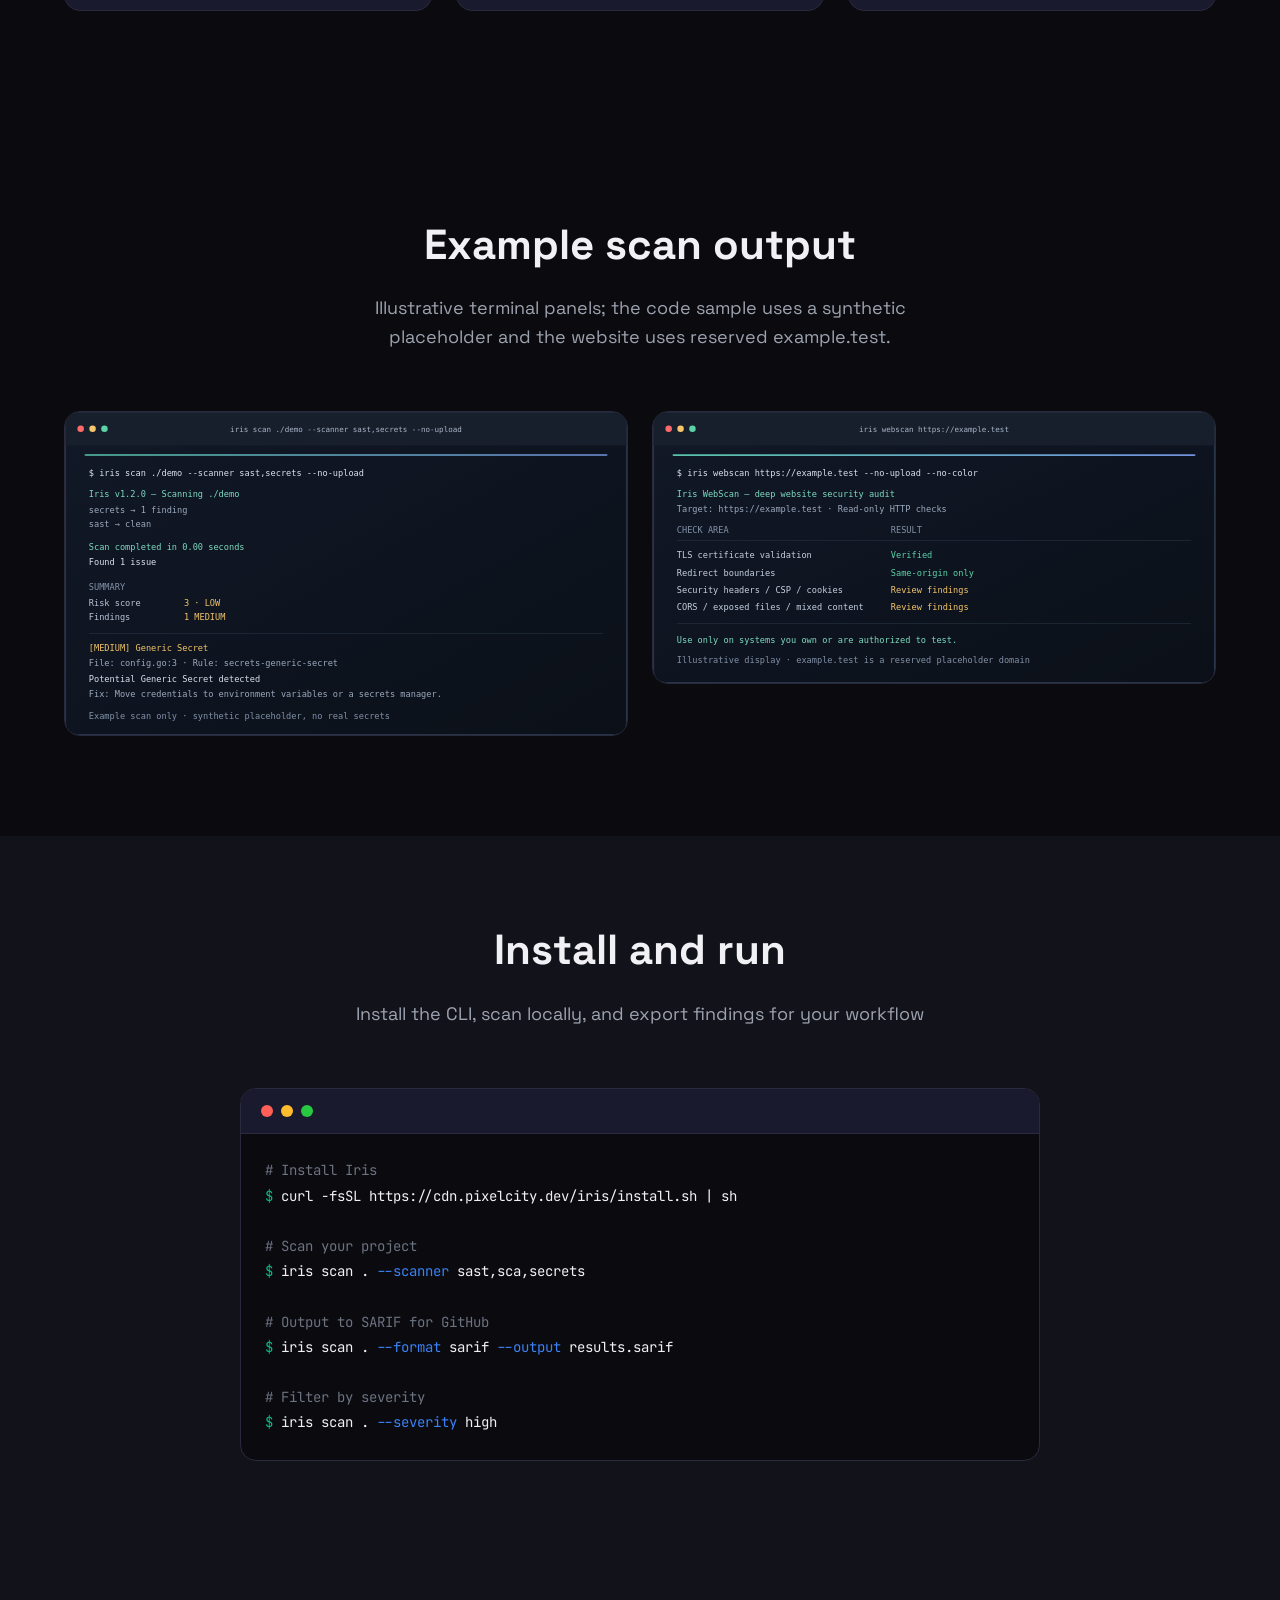
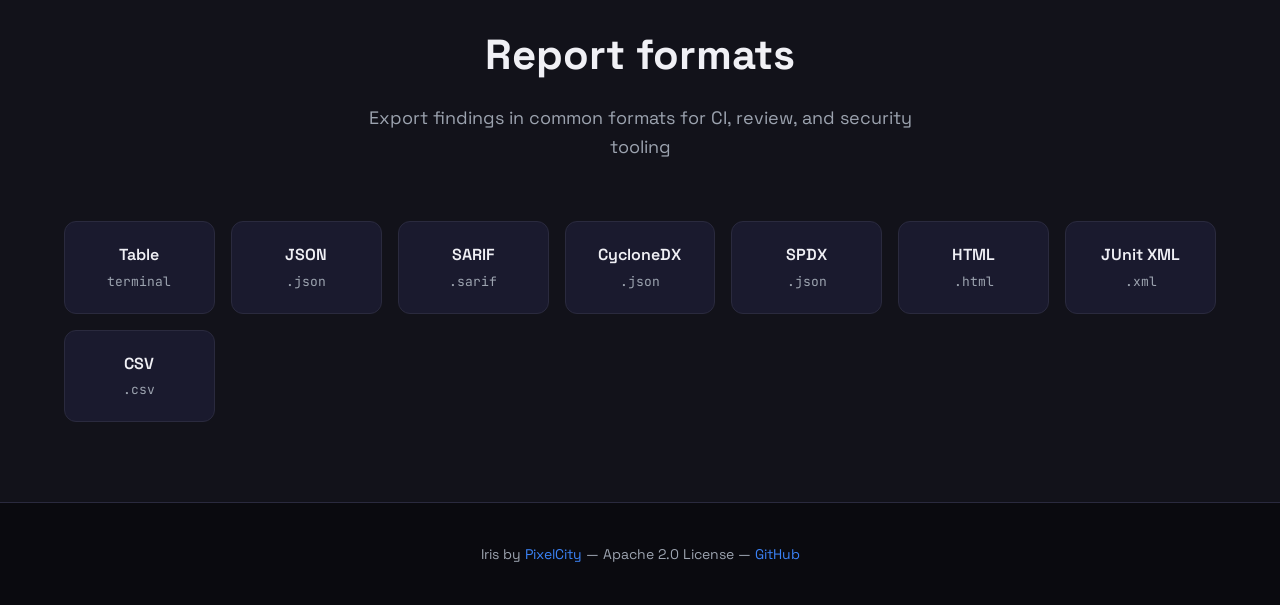
==== commit 93a58dd7: "feat(brand): replace the shield mark with a flat aperture icon Swap the gradient shield-and-radar lo" ====
--- a/landing/index.html
+++ b/landing/index.html
@@ -74,46 +74,6 @@
             font-family: 'JetBrains Mono', monospace;
         }
 
-        /* Background Effects */
-        .bg-grid {
-            position: fixed;
-            top: 0;
-            left: 0;
-            width: 100%;
-            height: 100%;
-            background-image:
-                linear-gradient(rgba(59, 130, 246, 0.03) 1px, transparent 1px),
-                linear-gradient(90deg, rgba(59, 130, 246, 0.03) 1px, transparent 1px);
-            background-size: 50px 50px;
-            pointer-events: none;
-            z-index: 0;
-        }
-
-        .glow-orb {
-            position: fixed;
-            border-radius: 50%;
-            filter: blur(100px);
-            opacity: 0.15;
-            pointer-events: none;
-            z-index: 0;
-        }
-
-        .glow-orb.blue {
-            width: 600px;
-            height: 600px;
-            background: var(--accent);
-            top: -200px;
-            right: -200px;
-        }
-
-        .glow-orb.purple {
-            width: 500px;
-            height: 500px;
-            background: var(--purple);
-            bottom: -150px;
-            left: -150px;
-        }
-
         /* Container */
         .container {
             max-width: 1200px;
@@ -151,12 +111,9 @@
         .logo-icon {
             width: 40px;
             height: 40px;
-            background: linear-gradient(135deg, var(--accent), var(--purple));
-            border-radius: 10px;
             display: flex;
             align-items: center;
             justify-content: center;
-            font-size: 20px;
         }
 
         .logo-text {
@@ -223,28 +180,13 @@
             margin-bottom: 32px;
         }
 
-        .hero-badge .dot {
-            width: 8px;
-            height: 8px;
-            background: var(--green);
-            border-radius: 50%;
-            animation: pulse 2s infinite;
-        }
-
-        @keyframes pulse {
-            0%, 100% { opacity: 1; }
-            50% { opacity: 0.5; }
-        }
-
         .hero h1 {
-            font-size: 72px;
+            font-size: 56px;
             font-weight: 700;
             line-height: 1.1;
-            margin-bottom: 24px;
-            background: linear-gradient(135deg, var(--text-primary) 0%, var(--accent) 50%, var(--purple) 100%);
-            -webkit-background-clip: text;
-            -webkit-text-fill-color: transparent;
-            background-clip: text;
+            max-width: 760px;
+            margin: 0 auto 24px;
+            color: var(--text-primary);
         }
 
         .hero p {
@@ -276,14 +218,12 @@
         }
 
         .btn-primary {
-            background: linear-gradient(135deg, var(--accent), var(--purple));
+            background: var(--accent);
             color: white;
-            box-shadow: 0 4px 20px var(--accent-glow);
         }
 
         .btn-primary:hover {
-            transform: translateY(-2px);
-            box-shadow: 0 8px 30px var(--accent-glow);
+            background: #2563eb;
         }
 
         .btn-secondary {
@@ -378,27 +318,7 @@
 
         .feature-card:hover {
             border-color: var(--accent);
-            transform: translateY(-4px);
-            box-shadow: 0 20px 40px rgba(0, 0, 0, 0.3);
-        }
-
-        .feature-icon {
-            width: 48px;
-            height: 48px;
-            border-radius: 12px;
-            display: flex;
-            align-items: center;
-            justify-content: center;
-            font-size: 24px;
-            margin-bottom: 20px;
-        }
-
-        .feature-icon.sast { background: rgba(239, 68, 68, 0.1); }
-        .feature-icon.sca { background: rgba(249, 115, 22, 0.1); }
-        .feature-icon.secrets { background: rgba(245, 158, 11, 0.1); }
-        .feature-icon.iac { background: rgba(16, 185, 129, 0.1); }
-        .feature-icon.container { background: rgba(6, 182, 212, 0.1); }
-        .feature-icon.dast { background: rgba(139, 92, 246, 0.1); }
+        }
 
         .feature-card h3 {
             font-size: 20px;
@@ -459,37 +379,6 @@
         .code-content .string { color: #f59e0b; }
         .code-content .output { color: #9ca3af; }
 
-        /* Stats */
-        .stats {
-            padding: 80px 0;
-        }
-
-        .stats-grid {
-            display: grid;
-            grid-template-columns: repeat(4, 1fr);
-            gap: 32px;
-        }
-
-        .stat-card {
-            text-align: center;
-            padding: 32px;
-            background: var(--bg-card);
-            border: 1px solid var(--border);
-            border-radius: 16px;
-        }
-
-        .stat-value {
-            font-size: 48px;
-            font-weight: 700;
-            color: var(--accent);
-            margin-bottom: 8px;
-        }
-
-        .stat-label {
-            color: var(--text-secondary);
-            font-size: 14px;
-        }
-
         /* Formats */
         .formats {
             padding: 80px 0;
@@ -553,10 +442,6 @@
                 font-size: 42px;
             }
 
-            .stats-grid {
-                grid-template-columns: repeat(2, 1fr);
-            }
-
             nav {
                 display: none;
             }
@@ -564,15 +449,11 @@
     </style>
 </head>
 <body>
-    <div class="bg-grid"></div>
-    <div class="glow-orb blue"></div>
-    <div class="glow-orb purple"></div>
-
     <header>
         <div class="container">
             <div class="header-content">
                 <a href="/" class="logo">
-                    <div class="logo-icon"><img src="../assets/logo.svg" width="32" height="32" alt="" aria-hidden="true"></div>
+                    <div class="logo-icon"><img src="../assets/logo.svg" width="40" height="40" alt="" aria-hidden="true"></div>
                     <div class="logo-text">Iris</div>
                 </a>
                 <nav>
@@ -592,12 +473,9 @@
 
     <section class="hero">
         <div class="container">
-            <div class="hero-badge">
-                <span class="dot"></span>
-                Open-source security scanning for developers
-            </div>
+            <div class="hero-badge">Open-source · Apache-2.0</div>
             <h1>Security scanning for code and websites</h1>
-            <p>Find potential vulnerabilities across source code, dependencies, infrastructure, containers, and web applications with one Go-based command-line toolkit.</p>
+            <p>Find potential vulnerabilities in source code, dependencies, infrastructure, containers, and websites from one Go binary. Results stay local unless you choose to upload them.</p>
             <div class="hero-actions">
                 <a href="#install" class="btn btn-primary">
                     <svg width="20" height="20" viewBox="0 0 24 24" fill="none" stroke="currentColor" stroke-width="2">
@@ -605,10 +483,10 @@
                         <polyline points="7 10 12 15 17 10"/>
                         <line x1="12" y1="15" x2="12" y2="3"/>
                     </svg>
-                    Install Now
+                    Install
                 </a>
-                <a href="https://github.com/Pixelcity-dev/iris/stargazers" class="btn btn-secondary" target="_blank">
-                    Star on GitHub
+                <a href="https://github.com/Pixelcity-dev/iris" class="btn btn-secondary" target="_blank">
+                    View source
                 </a>
             </div>
             <div class="install-section">
@@ -625,37 +503,31 @@
     <section class="features" id="features">
         <div class="container">
             <div class="section-header">
-                <h2>Comprehensive Security Scanning</h2>
+                <h2>What it scans</h2>
                 <p>Focused checks for application code, dependencies, infrastructure, and running web services</p>
             </div>
             <div class="features-grid">
                 <div class="feature-card">
-                    <div class="feature-icon sast">🔍</div>
                     <h3>SAST</h3>
                     <p>Rule-based checks surface common risky patterns in supported source code. Built-in rule coverage is intentionally limited.</p>
                 </div>
                 <div class="feature-card">
-                    <div class="feature-icon sca">📦</div>
                     <h3>SCA</h3>
                     <p>Inventory supported package manifests so you can review dependencies before deployment.</p>
                 </div>
                 <div class="feature-card">
-                    <div class="feature-icon secrets">🔑</div>
                     <h3>Secrets</h3>
                     <p>Identify potential leaked credentials, API keys, and private keys in project files.</p>
                 </div>
                 <div class="feature-card">
-                    <div class="feature-icon iac">🏗️</div>
                     <h3>IaC</h3>
                     <p>Review supported infrastructure and container configuration for risky defaults and exposure.</p>
                 </div>
                 <div class="feature-card">
-                    <div class="feature-icon container">🐳</div>
                     <h3>Container</h3>
                     <p>Inspect Dockerfiles and container configuration for root users, exposed SSH, privileged mode, and host networking.</p>
                 </div>
                 <div class="feature-card">
-                    <div class="feature-icon dast">🌐</div>
                     <h3>DAST & WebScan</h3>
                     <p>Assess authorized web targets for TLS, headers, cookies, CORS, and selected application exposure risks.</p>
                 </div>
@@ -679,7 +551,7 @@
     <section class="code-section" id="install">
         <div class="container">
             <div class="section-header">
-                <h2>Get Started in Seconds</h2>
+                <h2>Install and run</h2>
                 <p>Install the CLI, scan locally, and export findings for your workflow</p>
             </div>
             <div class="code-block">
@@ -702,33 +574,10 @@
         </div>
     </section>
 
-    <section class="stats">
-        <div class="container">
-            <div class="stats-grid">
-                <div class="stat-card">
-                    <div class="stat-value">Code + Web</div>
-                    <div class="stat-label">Security coverage</div>
-                </div>
-                <div class="stat-card">
-                    <div class="stat-value">One CLI</div>
-                    <div class="stat-label">Multiple scanners</div>
-                </div>
-                <div class="stat-card">
-                    <div class="stat-value">SARIF</div>
-                    <div class="stat-label">CI-ready reporting</div>
-                </div>
-                <div class="stat-card">
-                    <div class="stat-value">Local</div>
-                    <div class="stat-label">Developer workflow</div>
-                </div>
-            </div>
-        </div>
-    </section>
-
     <section class="formats" id="formats">
         <div class="container">
             <div class="section-header">
-                <h2>Structured reports for your workflow</h2>
+                <h2>Report formats</h2>
                 <p>Export findings in common formats for CI, review, and security tooling</p>
             </div>
             <div class="format-grid">
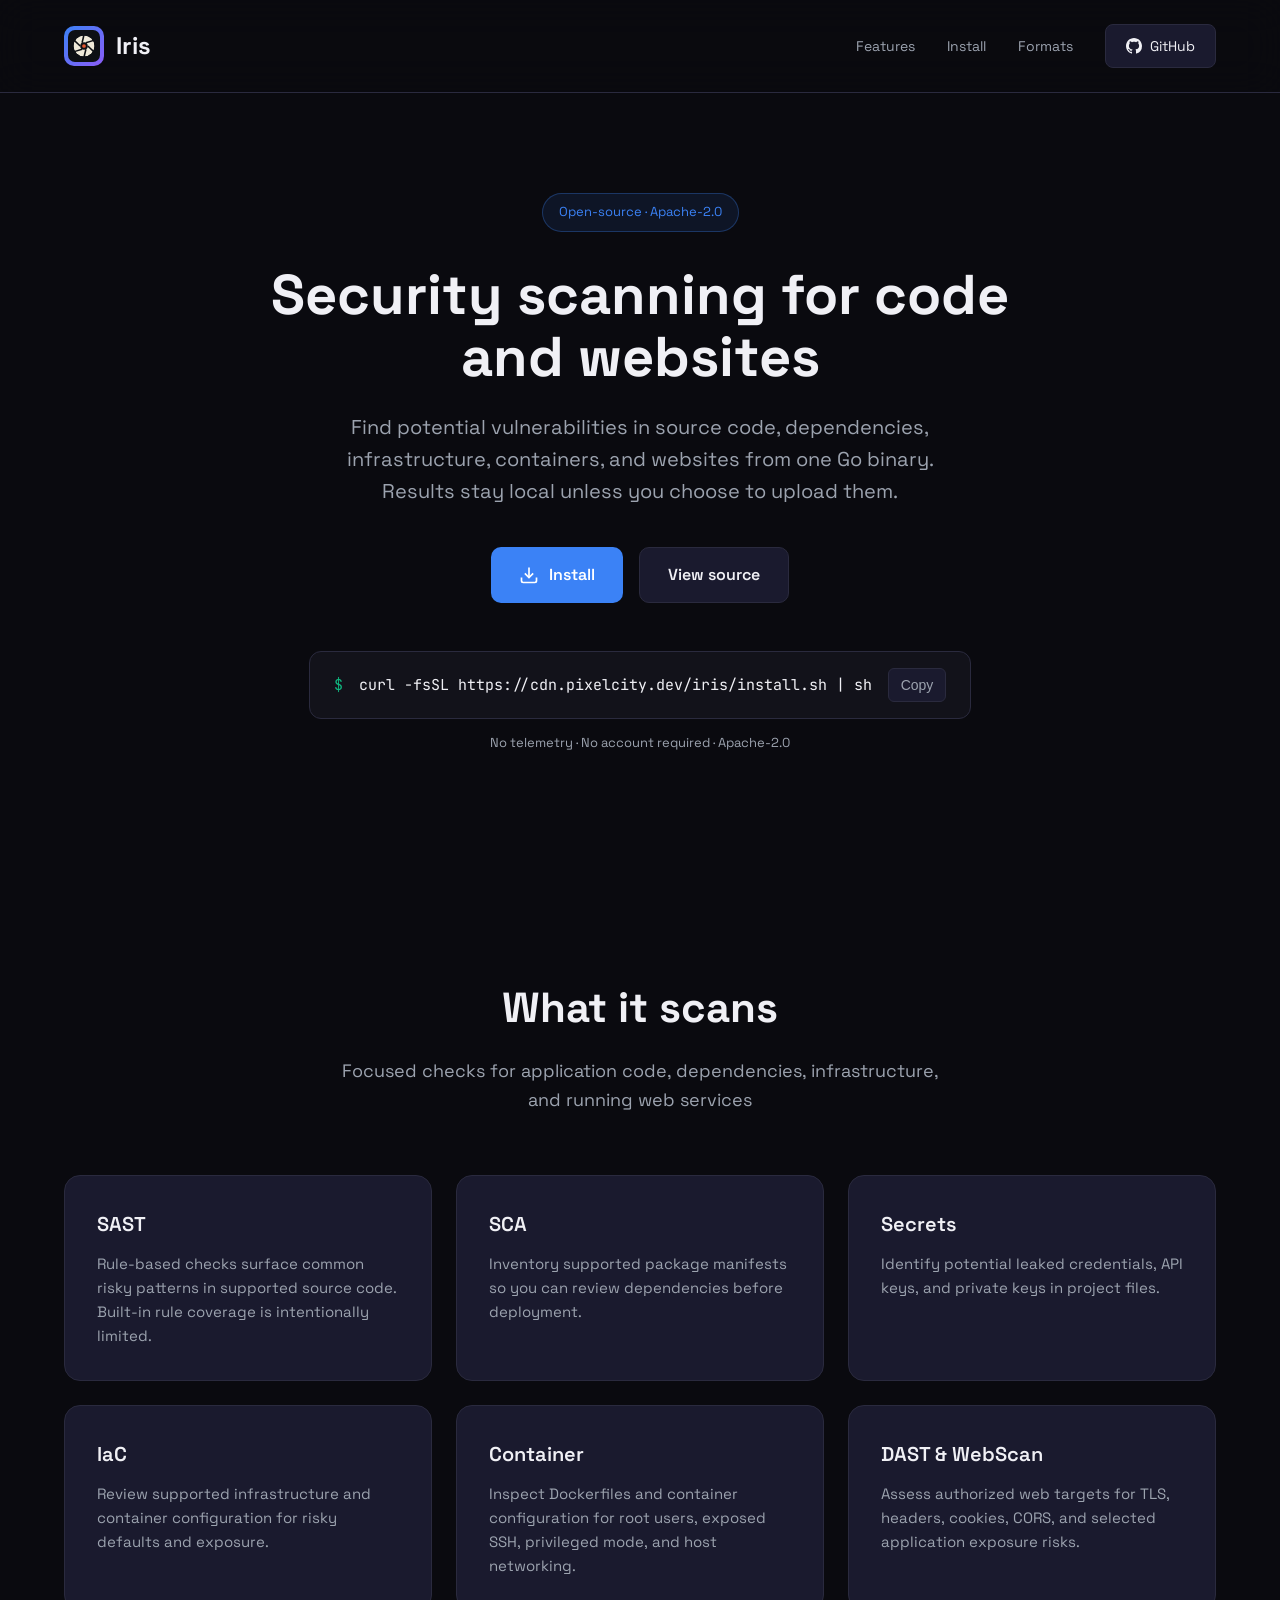
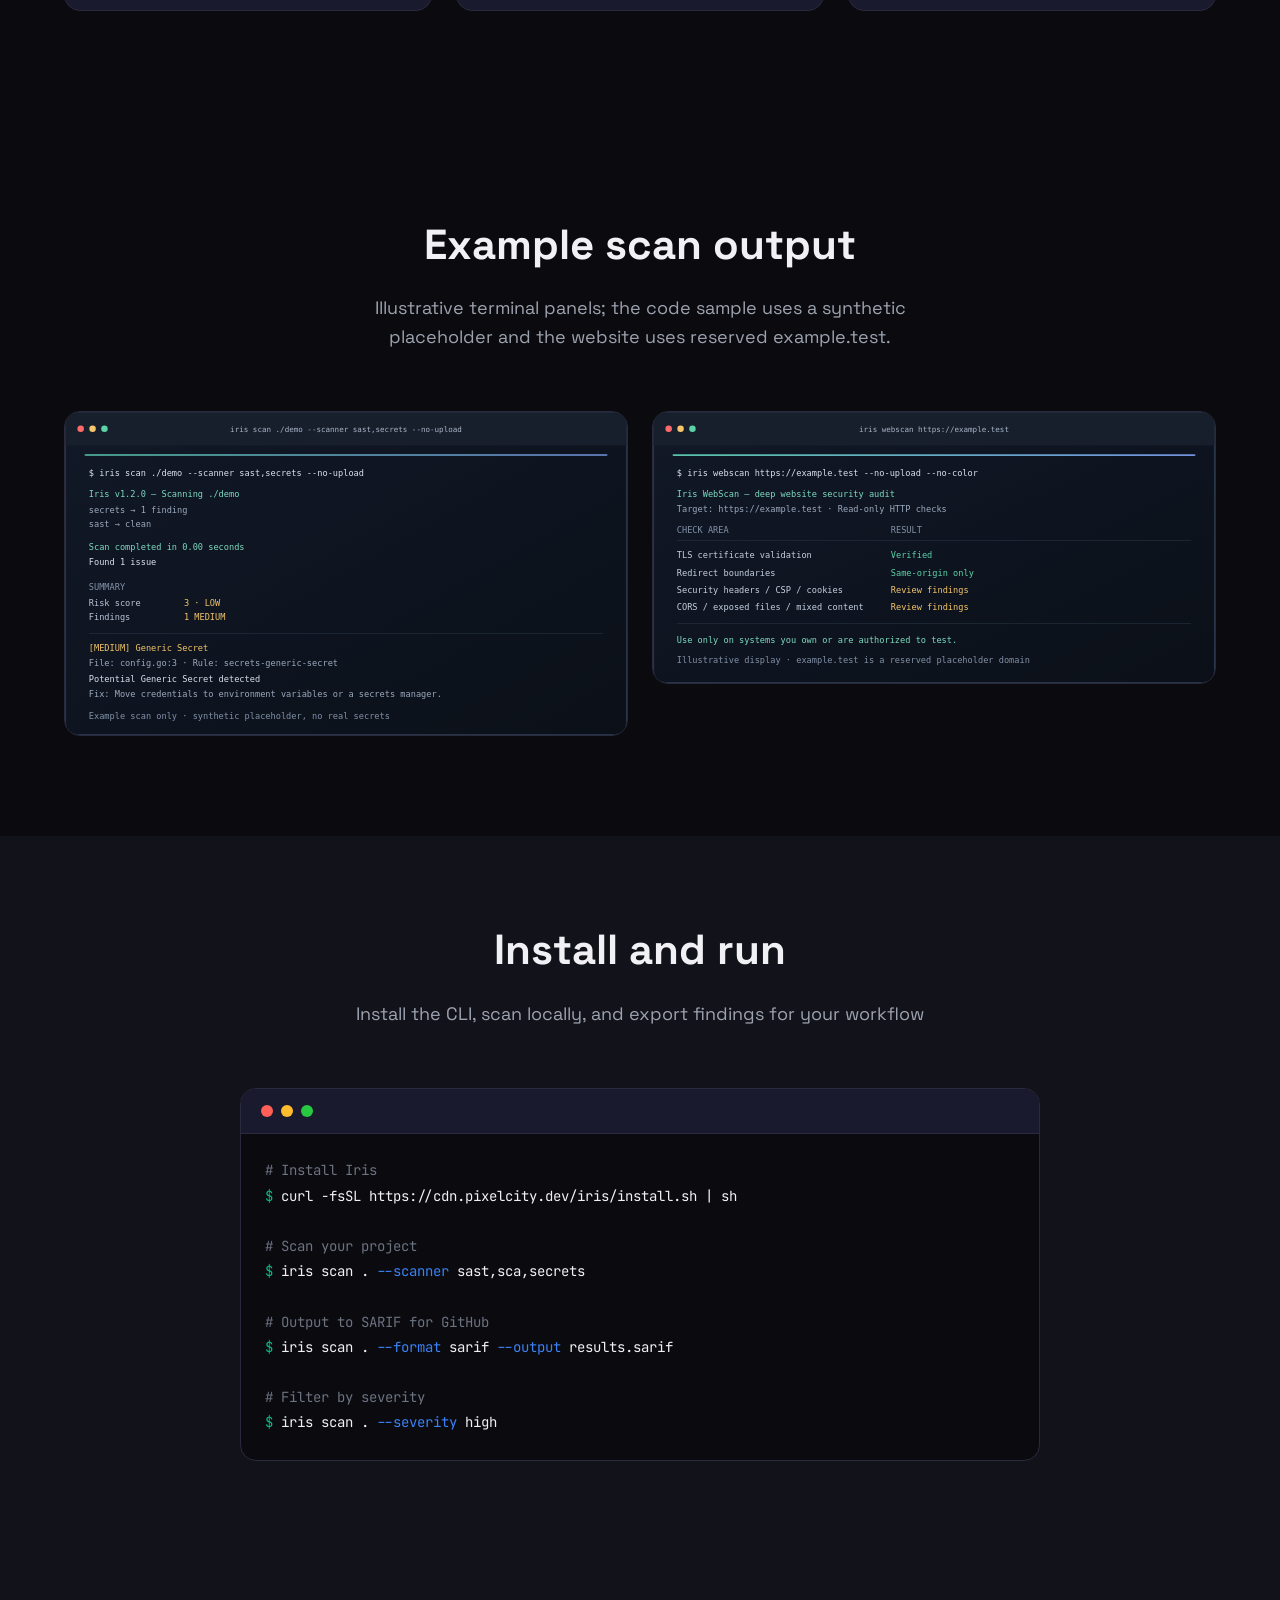
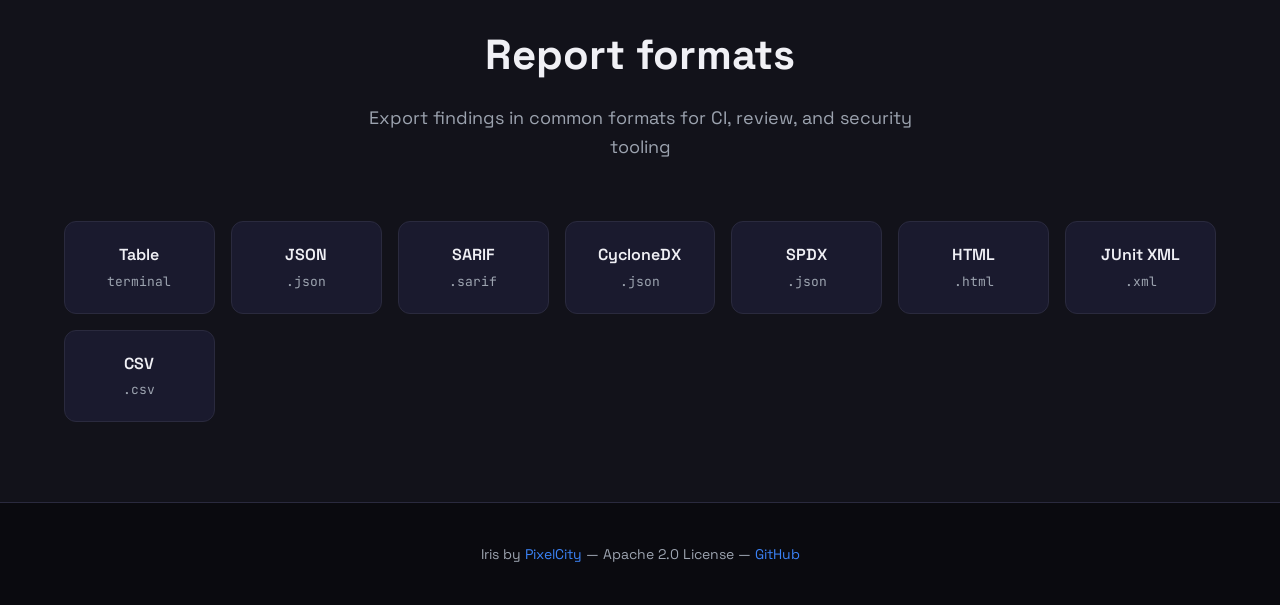
==== commit c21acae4: "fix(cli): make built-in scans work and remove generated copy Embed the rule set and match patterns a" ====
--- a/landing/index.html
+++ b/landing/index.html
@@ -111,9 +111,12 @@
         .logo-icon {
             width: 40px;
             height: 40px;
+            background: linear-gradient(135deg, var(--accent), var(--purple));
+            border-radius: 10px;
             display: flex;
             align-items: center;
             justify-content: center;
+            font-size: 20px;
         }
 
         .logo-text {
@@ -453,7 +456,7 @@
         <div class="container">
             <div class="header-content">
                 <a href="/" class="logo">
-                    <div class="logo-icon"><img src="../assets/logo.svg" width="40" height="40" alt="" aria-hidden="true"></div>
+                    <div class="logo-icon"><img src="../assets/logo.svg" width="32" height="32" alt="" aria-hidden="true"></div>
                     <div class="logo-text">Iris</div>
                 </a>
                 <nav>
